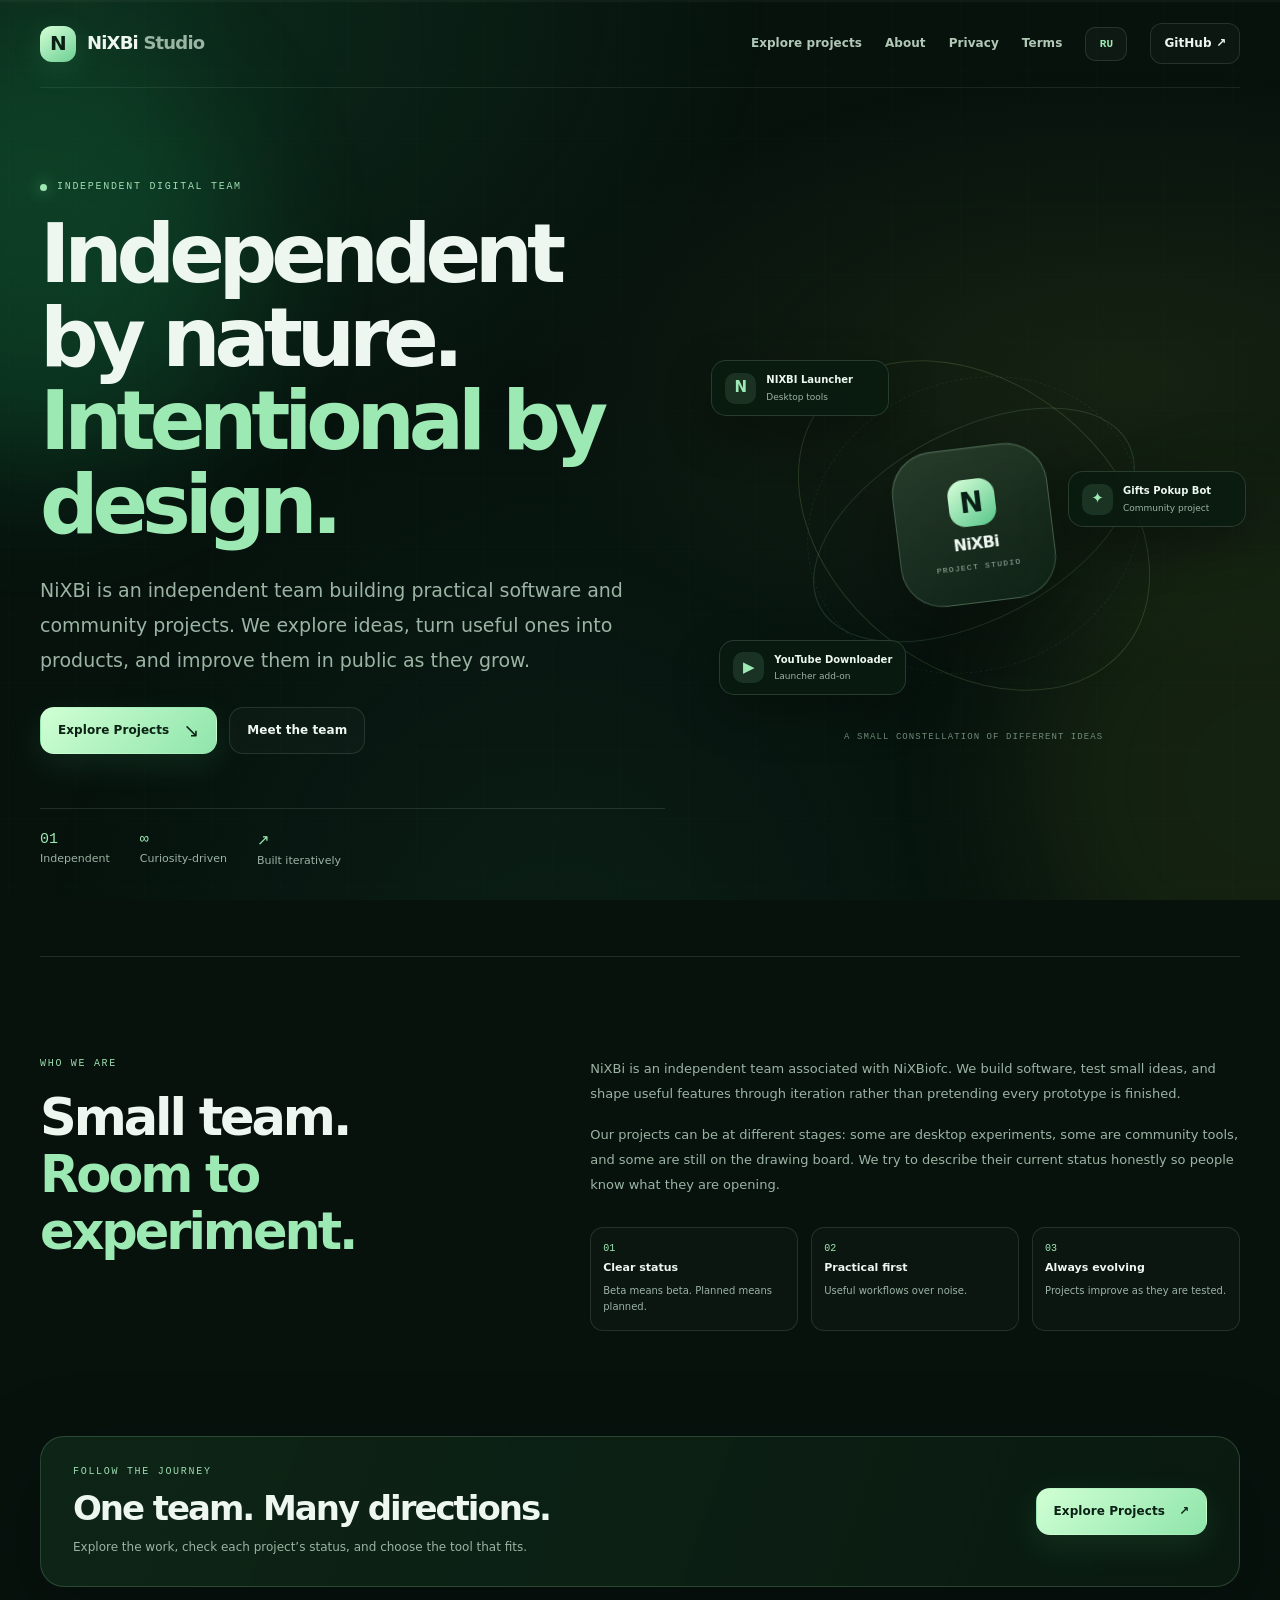
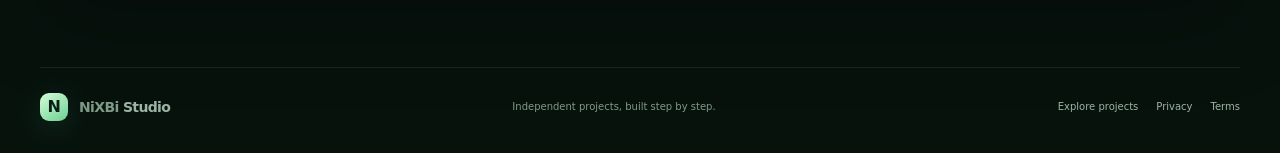
==== index.html @ 2653b8ec "Add files via upload" ====
<!doctype html>
<html lang="en">
<head>
  <meta charset="utf-8">
  <meta name="viewport" content="width=device-width, initial-scale=1">
  <meta name="theme-color" content="#07120d">
  <meta name="description" content="NiXBi is an independent team building desktop utilities, automation tools, and community projects.">
  <title>NiXBi — Independent Project Team</title>
  <link rel="stylesheet" href="styles.css">
</head>
<body data-title-key="title_home">
  <div class="site-scene" aria-hidden="true">
    <div class="scene-gradient" data-parallax="0.035"></div>
    <div class="scene-grid" data-parallax="-0.075"></div>
    <div class="scene-orb orb-one" data-parallax="-0.14"></div>
    <div class="scene-orb orb-two" data-parallax="0.09"></div>
    <div class="scene-orb orb-three" data-parallax="-0.055"></div>
  </div>
  <div class="scroll-progress" aria-hidden="true"><span></span></div>
  <header class="site-header wrap">
    <a class="brand" href="index.html" aria-label="NiXBi home"><span class="brand-mark">N</span><span>NiXBi <em>Studio</em></span></a>
    <nav aria-label="Main navigation">
      <a href="index.html#projects" data-open-projects data-i18n="nav_projects">Explore projects</a>
      <a href="index.html#about" data-i18n="nav_about">About</a>
      <a href="privacy.html" data-i18n="nav_privacy">Privacy</a>
      <a href="terms.html" data-i18n="nav_terms">Terms</a>
      <button class="language-toggle" type="button" data-lang-toggle aria-label="Switch language" title="Switch language">RU</button>
      <a class="nav-github" href="https://github.com/NiXBiofc" target="_blank" rel="noopener noreferrer">GitHub <span aria-hidden="true">↗</span></a>
    </nav>
  </header>
<main class="wrap home-page">
  <section class="home-hero">
    <div class="hero-copy-column">
      <p class="eyebrow"><span class="status-dot"></span><span data-i18n="home_kicker">INDEPENDENT DIGITAL TEAM</span></p>
      <h1 data-i18n-html="home_title">Independent by nature.<br><span>Intentional by design.</span></h1>
      <p class="hero-copy" data-i18n="home_intro">NiXBi is an independent team building practical software and community projects. We explore ideas, turn useful ones into products, and improve them in public as they grow.</p>
      <div class="hero-actions">
        <button class="button button-primary project-toggle" type="button" data-projects-toggle aria-expanded="false" aria-controls="project-explorer"><span data-projects-button-label data-i18n="explore_projects">Explore Projects</span><span class="button-arrow" aria-hidden="true">↘</span></button>
        <a class="button button-quiet" href="#about" data-i18n="meet_team">Meet the team</a>
      </div>
      <div class="hero-metrics">
        <div><span class="metric-number">01</span><span class="metric-caption" data-i18n="metric_independent">Independent</span></div>
        <div><span class="metric-number">∞</span><span class="metric-caption" data-i18n="metric_curiosity">Curiosity-driven</span></div>
        <div><span class="metric-number">↗</span><span class="metric-caption" data-i18n="metric_iterative">Built iteratively</span></div>
      </div>
    </div>
    <div class="hero-visual" aria-label="Abstract NiXBi project constellation">
      <div class="visual-orbit orbit-a"></div><div class="visual-orbit orbit-b"></div><div class="visual-orbit orbit-c"></div>
      <div class="visual-core"><span class="core-mark">N</span><span>NiXBi</span><small data-i18n="visual_core_caption">PROJECT STUDIO</small></div>
      <div class="orbit-chip chip-launcher"><span class="chip-symbol">N</span><span><b>NIXBI Launcher</b><small data-i18n="visual_desktop">Desktop tools</small></span></div>
      <div class="orbit-chip chip-bot"><span class="chip-symbol">✦</span><span><b>Gifts Pokup Bot</b><small data-i18n="visual_community">Community project</small></span></div>
      <div class="orbit-chip chip-media"><span class="chip-symbol">▶</span><span><b>YouTube Downloader</b><small data-i18n="visual_addon">Launcher add-on</small></span></div>
      <div class="visual-caption" data-i18n="visual_caption">A small constellation of different ideas</div>
    </div>
  </section>

  <section class="project-explorer" id="project-explorer" hidden>
    <div class="section-heading explorer-heading"><div><p class="eyebrow" data-i18n="projects_kicker">THE PROJECT MAP</p><h2 data-i18n="projects_title">Explore the work.</h2></div><p data-i18n="projects_intro">Choose a product to open its own page with features, status, and useful links.</p></div>
    <div class="project-grid">
      <a class="project-card project-launcher reveal" href="launcher.html">
        <div class="card-visual visual-launcher"><div class="mini-window"><span></span><span></span><span></span><div class="mini-radial">N</div><i class="mini-line line-one"></i><i class="mini-line line-two"></i></div></div>
        <div class="project-card-body"><div class="card-meta"><span class="category-tag" data-i18n="tag_desktop">DESKTOP APP</span><span class="status-pill status-progress" data-i18n="status_development">In development</span></div><h3>NIXBI Launcher</h3><p data-i18n="card_launcher">A customizable Windows hub for apps, scripts, quick actions, and extensions.</p><span class="card-link" data-i18n="view_product">View product <b>↗</b></span></div>
      </a>
      <a class="project-card project-radial reveal" href="radial-menu.html">
        <div class="card-visual visual-radial"><div class="radial-graphic"><i></i><i></i><i></i><i></i><i></i><b>N</b></div></div>
        <div class="project-card-body"><div class="card-meta"><span class="category-tag" data-i18n="tag_addon">LAUNCHER ADD-ON</span><span class="status-pill status-progress" data-i18n="status_development">In development</span></div><h3>Radial Menu</h3><p data-i18n="card_radial">A circular shortcut interface that opens branches and actions around a central trigger.</p><span class="card-link" data-i18n="view_product">View add-on <b>↗</b></span></div>
      </a>
      <a class="project-card project-gmail reveal" href="gmail-integration.html">
        <div class="card-visual visual-gmail"><div class="mail-stack"><span>INBOX <b>12</b></span><span>SOCIAL <b>4</b></span><span>UPDATES <b>7</b></span></div><div class="mail-glow"></div></div>
        <div class="project-card-body"><div class="card-meta"><span class="category-tag" data-i18n="tag_addon">LAUNCHER ADD-ON</span><span class="status-pill status-lab" data-i18n="status_oauth">OAuth integration</span></div><h3>Gmail Integration</h3><p data-i18n="card_gmail">Connect Google accounts and reach Gmail labels from the launcher. Permission-based and optional.</p><span class="card-link" data-i18n="view_product">View add-on <b>↗</b></span></div>
      </a>
      <a class="project-card project-youtube reveal" href="youtube-downloader.html">
        <div class="card-visual visual-youtube"><div class="video-window"><div class="video-scene"><span class="play-icon">▶</span></div><div class="download-bar"><i></i></div><div class="video-meta-lines"><i></i><i></i></div></div></div>
        <div class="project-card-body"><div class="card-meta"><span class="category-tag" data-i18n="tag_addon">LAUNCHER ADD-ON</span><span class="status-pill status-progress" data-i18n="status_development">In development</span></div><h3>YouTube Downloader</h3><p data-i18n="card_youtube">A launcher extension for saving videos with yt-dlp and FFmpeg where permitted.</p><span class="card-link" data-i18n="view_product">View add-on <b>↗</b></span></div>
      </a>
      <a class="project-card project-bot reveal" href="giftspokupbot.html">
        <div class="card-visual visual-bot"><div class="gift-box"><div class="gift-lid"></div><div class="gift-ribbon-v"></div><div class="gift-ribbon-h"></div><span>✦</span></div><div class="bot-spark spark-a">✦</div><div class="bot-spark spark-b">✧</div></div>
        <div class="project-card-body"><div class="card-meta"><span class="category-tag" data-i18n="tag_telegram">TELEGRAM BOT</span><span class="status-pill status-beta" data-i18n="status_beta">Beta v0.1</span></div><h3>Gifts Pokup Bot</h3><p data-i18n="card_bot">A manager-assisted Telegram workflow for coordinating digital-gift transactions during beta.</p><span class="card-link" data-i18n="view_product">View project <b>↗</b></span></div>
      </a>
      <article class="project-card project-future reveal">
        <div class="card-visual visual-future"><div class="future-sun"></div><div class="future-lines"></div><span class="future-mark">+</span></div>
        <div class="project-card-body"><div class="card-meta"><span class="category-tag" data-i18n="tag_future">FUTURE WORK</span><span class="status-pill status-lab" data-i18n="status_planned">Planned</span></div><h3 data-i18n="future_title">More ideas, later.</h3><p data-i18n="future_copy">A place for future products when their purpose and direction become clear.</p><span class="card-link muted-card-link" data-i18n="coming_soon">Coming soon <b>↗</b></span></div>
      </article>
    </div>
    <p class="explorer-note"><span class="note-icon">↳</span><span data-i18n="addon_note">Radial Menu, Gmail Integration, and YouTube Downloader are add-ons for NIXBI Launcher, not separate desktop apps.</span></p>
  </section>

  <section id="about" class="team-section">
    <div class="team-heading"><p class="eyebrow" data-i18n="about_kicker">WHO WE ARE</p><h2 data-i18n-html="about_title">Small team.<br><span>Room to experiment.</span></h2></div>
    <div class="team-copy"><p data-i18n="about_copy_one">NiXBi is an independent team associated with NiXBiofc. We build software, test small ideas, and shape useful features through iteration rather than pretending every prototype is finished.</p><p data-i18n="about_copy_two">Our projects can be at different stages: some are desktop experiments, some are community tools, and some are still on the drawing board. We try to describe their current status honestly so people know what they are opening.</p><div class="team-values"><div><span class="value-mark">01</span><b data-i18n="value_clarity">Clear status</b><small data-i18n="value_clarity_copy">Beta means beta. Planned means planned.</small></div><div><span class="value-mark">02</span><b data-i18n="value_practical">Practical first</b><small data-i18n="value_practical_copy">Useful workflows over noise.</small></div><div><span class="value-mark">03</span><b data-i18n="value_evolve">Always evolving</b><small data-i18n="value_evolve_copy">Projects improve as they are tested.</small></div></div></div>
  </section>
  <section class="closing-banner"><div><p class="eyebrow" data-i18n="closing_kicker">FOLLOW THE JOURNEY</p><h2 data-i18n="closing_title">One team. Many directions.</h2><p data-i18n="closing_copy">Explore the work, check each project’s status, and choose the tool that fits.</p></div><a class="button button-primary" href="index.html#projects" data-open-projects><span data-i18n="explore_projects">Explore Projects</span><span>↗</span></a></section>
</main>
<footer class="site-footer wrap">
  <a class="brand footer-brand" href="index.html"><span class="brand-mark">N</span><span>NiXBi <em>Studio</em></span></a>
  <span data-i18n="footer_line">Independent projects, built step by step.</span>
  <div class="footer-links"><a href="index.html#projects" data-open-projects data-i18n="nav_projects">Explore projects</a><a href="privacy.html" data-i18n="nav_privacy">Privacy</a><a href="terms.html" data-i18n="nav_terms">Terms</a></div>
</footer>
<script src="site.js" defer></script>
</body></html>
---- styles.css ----
:root{color-scheme:dark;--bg:#07120d;--panel:rgba(15,31,22,.84);--panel-strong:#0e2118;--panel-soft:rgba(191,244,207,.045);--line:rgba(196,235,206,.13);--line-strong:rgba(177,243,196,.25);--text:#edf7ef;--muted:#9cb4a4;--soft:#bfd3c4;--green:#9de9b4;--mint:#ceffca;--lime:#d9f4a2;--gold:#f0d9a4;--red:#f0b6a8;--radius:24px;--shadow:0 28px 90px rgba(0,0,0,.30);--mono:ui-monospace,SFMono-Regular,Consolas,'Liberation Mono',monospace;--font:Inter,ui-sans-serif,system-ui,-apple-system,BlinkMacSystemFont,'Segoe UI',sans-serif}
*{box-sizing:border-box}html{scroll-behavior:smooth;scroll-padding-top:100px}body{margin:0;min-height:100vh;background:var(--bg);color:var(--text);font:15px/1.72 var(--font);overflow-x:hidden}body,button,a{font-family:var(--font)}a,a:visited{color:inherit;text-decoration:none}a:focus-visible,button:focus-visible{outline:2px solid var(--green);outline-offset:4px}button{color:inherit}.wrap{width:min(1200px,calc(100% - 48px));margin-inline:auto}.site-scene{position:fixed;inset:0;z-index:0;overflow:hidden;pointer-events:none;background:var(--bg)}.scene-gradient,.scene-grid,.scene-orb{position:absolute;inset:-18%;will-change:transform}.scene-gradient{background:radial-gradient(ellipse at 18% 13%,rgba(32,134,81,.24),transparent 34%),radial-gradient(ellipse at 78% 44%,rgba(111,139,51,.14),transparent 32%),radial-gradient(ellipse at 45% 95%,rgba(29,109,75,.14),transparent 38%)}.scene-grid{inset:-30% -10%;opacity:.15;background-image:linear-gradient(rgba(183,224,193,.10) 1px,transparent 1px),linear-gradient(90deg,rgba(183,224,193,.10) 1px,transparent 1px);background-size:68px 68px;mask-image:linear-gradient(to bottom,transparent 0%,#000 18%,#000 80%,transparent 100%)}.scene-orb{inset:auto;border-radius:50%;filter:blur(70px);opacity:.19}.orb-one{width:430px;height:430px;left:-180px;top:5vh;background:#1dbd6b}.orb-two{width:520px;height:520px;right:-250px;top:58vh;background:#779d35;opacity:.12}.orb-three{width:360px;height:360px;left:38%;top:116vh;background:#2d9d75;opacity:.10}.site-header,.home-page,.detail-page,.legal-page,.site-footer{position:relative;z-index:1}.scroll-progress{position:fixed;z-index:20;top:0;left:0;right:0;height:2px;background:rgba(235,255,238,.035);pointer-events:none}.scroll-progress span{display:block;width:100%;height:100%;background:linear-gradient(90deg,#6acc8d,#d9f4a2);transform:scaleX(0);transform-origin:left center}.site-header{min-height:88px;display:flex;align-items:center;justify-content:space-between;gap:24px;border-bottom:1px solid rgba(209,242,219,.09)}.brand{display:inline-flex;align-items:center;gap:11px;font-weight:800;letter-spacing:-.045em;font-size:18px;white-space:nowrap}.brand em{font-style:normal;color:var(--muted);font-weight:600}.brand-mark{display:grid;place-items:center;width:36px;height:36px;border-radius:12px;background:linear-gradient(145deg,#d5ffd7,#6ccf93);color:#0b2015;font-weight:900;font-size:20px;box-shadow:0 8px 30px rgba(91,219,136,.14)}nav{display:flex;align-items:center;gap:23px;color:#b2c8b7;font-size:12px;font-weight:800;letter-spacing:.005em}nav a{transition:color .2s ease}nav a:hover{color:var(--mint)}.nav-github{padding:9px 13px;border:1px solid var(--line);border-radius:12px;color:var(--text)!important;background:rgba(245,255,247,.025)}.nav-github:hover{border-color:var(--line-strong);background:rgba(157,233,180,.07)}.language-toggle{appearance:none;border:1px solid var(--line);border-radius:10px;min-width:42px;height:34px;background:rgba(255,255,255,.03);color:var(--green);font:800 11px var(--mono);cursor:pointer;transition:background .2s,border-color .2s}.language-toggle:hover{background:rgba(157,233,180,.09);border-color:var(--line-strong)}
.eyebrow{display:flex;align-items:center;gap:10px;margin:0 0 18px;color:#9ddbb0;font:500 10px/1.4 var(--mono);letter-spacing:.17em;text-transform:uppercase}.status-dot{width:7px;height:7px;border-radius:50%;background:var(--green);box-shadow:0 0 15px rgba(142,237,167,.7)}.home-hero{padding:92px 0 85px;display:grid;grid-template-columns:minmax(0,1.08fr) minmax(370px,.92fr);align-items:center;gap:42px;min-height:600px}.hero-copy-column{max-width:720px}.home-hero h1,.product-hero h1,.legal-title{margin:0;font-size:clamp(46px,7vw,82px);line-height:1.02;letter-spacing:-.075em;font-weight:800}.home-hero h1 span,.product-hero h1 span,.legal-title span{color:var(--green)}.hero-copy{max-width:680px;margin:26px 0 0;color:var(--muted);font-size:clamp(16px,1.8vw,19px);line-height:1.85}.hero-actions{display:flex;gap:12px;flex-wrap:wrap;margin-top:29px}.button{min-height:47px;display:inline-flex;align-items:center;justify-content:center;gap:14px;padding:0 17px;border:1px solid transparent;border-radius:14px;font-size:12px;font-weight:800;letter-spacing:.005em;cursor:pointer;transition:transform .22s ease,background .22s ease,border-color .22s ease,box-shadow .22s ease}.button:hover:not(:disabled){transform:translateY(-2px)}a.button-primary,a.button-primary:visited{color:#0a2114!important}.button-primary{background:linear-gradient(135deg,#d0ffd3,#8fe5ab);color:#0a2114!important;box-shadow:0 11px 33px rgba(81,204,126,.12)}.button-primary:hover:not(:disabled){background:linear-gradient(135deg,#e6ffe6,#a5f3b8);box-shadow:0 14px 40px rgba(81,204,126,.2)}.button-quiet,.button-outline{border-color:var(--line);color:var(--text)!important;background:rgba(255,255,255,.025)}.button-quiet:hover:not(:disabled),.button-outline:hover:not(:disabled){border-color:var(--line-strong);background:rgba(157,233,180,.055)}.button-disabled,.button:disabled{cursor:not-allowed;opacity:.58;filter:saturate(.55)}.button-arrow{font-size:19px;font-weight:500}.hero-metrics{display:flex;gap:30px;flex-wrap:wrap;margin-top:54px;padding-top:22px;border-top:1px solid var(--line)}.hero-metrics>div{display:flex;flex-direction:column;gap:2px}.metric-number{font:500 15px var(--mono);color:var(--green)}.metric-caption{font-size:11px;color:var(--muted)}
.hero-visual{position:relative;min-height:420px;isolation:isolate;display:grid;place-items:center}.visual-orbit{position:absolute;border:1px solid rgba(170,236,188,.15);border-radius:50%;transform:rotate(-28deg)}.orbit-a{width:350px;height:190px}.orbit-b{width:390px;height:285px;transform:rotate(39deg);border-color:rgba(183,223,143,.17)}.orbit-c{width:290px;height:340px;transform:rotate(68deg);border-style:dashed;opacity:.55}.visual-core{width:156px;height:156px;position:relative;display:flex;flex-direction:column;align-items:center;justify-content:center;gap:4px;border:1px solid rgba(202,255,214,.23);border-radius:42px;background:linear-gradient(145deg,rgba(172,243,188,.15),rgba(15,41,27,.5));box-shadow:0 30px 90px rgba(0,0,0,.35),inset 0 1px rgba(255,255,255,.08);backdrop-filter:blur(14px);transform:rotate(-7deg)}.core-mark{display:grid;place-items:center;width:47px;height:47px;border-radius:16px;background:linear-gradient(145deg,#d9ffd9,#57c589);color:#092016;font-size:28px;font-weight:900}.visual-core>span:nth-child(2){font-weight:800;font-size:16px;letter-spacing:-.04em}.visual-core small{font:500 8px var(--mono);color:var(--muted);letter-spacing:.16em}.orbit-chip{position:absolute;z-index:2;display:flex;align-items:center;gap:10px;padding:10px 13px;border:1px solid rgba(196,235,206,.16);border-radius:15px;background:rgba(10,27,17,.87);box-shadow:0 17px 48px rgba(0,0,0,.3);backdrop-filter:blur(18px);min-width:178px}.orbit-chip b{display:block;font-size:10px;white-space:nowrap}.orbit-chip small{display:block;margin-top:1px;color:var(--muted);font-size:9px}.chip-symbol{display:grid;place-items:center;width:31px;height:31px;border-radius:10px;background:rgba(155,233,178,.12);color:var(--green);font-weight:900}.chip-launcher{top:45px;left:4px}.chip-bot{right:-6px;top:156px}.chip-media{bottom:40px;left:12px}.visual-caption{position:absolute;bottom:-7px;color:#718b79;font:500 9px var(--mono);letter-spacing:.12em;text-transform:uppercase}
.project-explorer{padding:45px 0 80px;border-top:1px solid var(--line);scroll-margin-top:22px;animation:explorerIn .45s ease both}.project-explorer[hidden]{display:none}@keyframes explorerIn{from{opacity:0;transform:translateY(18px)}to{opacity:1;transform:translateY(0)}}.section-heading{display:flex;align-items:end;justify-content:space-between;gap:28px;margin-bottom:28px}.section-heading h2,.team-heading h2,.closing-banner h2{margin:0;font-size:clamp(31px,4vw,46px);line-height:1.12;letter-spacing:-.06em}.section-heading>p{max-width:420px;margin:0;color:var(--muted);font-size:13px}.section-heading .eyebrow{margin-bottom:10px}.project-grid{display:grid;grid-template-columns:repeat(3,minmax(0,1fr));gap:17px}.project-card{display:flex;flex-direction:column;min-width:0;border:1px solid var(--line);border-radius:22px;overflow:hidden;background:linear-gradient(145deg,rgba(19,40,27,.82),rgba(7,21,13,.88));box-shadow:0 18px 52px rgba(0,0,0,.13);transition:transform .25s ease,border-color .25s ease,box-shadow .25s ease}.project-card[href]:hover{transform:translateY(-5px);border-color:rgba(157,233,180,.35);box-shadow:0 22px 60px rgba(0,0,0,.26)}.card-visual{height:158px;position:relative;overflow:hidden;border-bottom:1px solid rgba(196,235,206,.085);background:radial-gradient(ellipse at 50% 120%,rgba(61,152,96,.17),transparent 70%)}.project-card-body{padding:20px;display:flex;flex-direction:column;flex:1}.card-meta{display:flex;align-items:center;justify-content:space-between;gap:8px;flex-wrap:wrap}.category-tag{display:inline-flex;align-items:center;padding:5px 8px;border-radius:7px;background:rgba(151,229,173,.07);border:1px solid rgba(151,229,173,.12);color:#a8ddb4;font:500 8px/1.3 var(--mono);letter-spacing:.09em}.status-pill{display:inline-flex;align-items:center;gap:6px;padding:5px 8px;border:1px solid var(--line);border-radius:999px;color:var(--muted);font:500 9px/1.2 var(--mono)}.status-pill::before{content:'';width:5px;height:5px;background:#9ed9ae;border-radius:50%}.status-beta{border-color:rgba(240,217,164,.22);color:#ead8a8}.status-beta::before{background:var(--gold)}.status-lab{border-color:rgba(167,191,173,.2)}.status-lab::before{background:#a7bfae}.project-card h3{margin:17px 0 8px;font-size:20px;line-height:1.2;letter-spacing:-.045em}.project-card p{margin:0 0 22px;color:var(--muted);font-size:12px;line-height:1.85}a.card-link,a.card-link:visited{color:var(--green)}.card-link{display:inline-flex;align-items:center;gap:10px;color:var(--green);font-size:11px;font-weight:800;margin-top:auto;padding-top:4px}.card-link b{font-size:17px;transition:transform .2s}.project-card[href]:hover .card-link b,.addon-card:hover .card-link b{transform:translate(3px,-2px)}.muted-card-link{color:#8fa99a}.explorer-note{display:flex;gap:10px;align-items:flex-start;margin:22px 0 0;padding:13px 15px;border:1px solid rgba(196,235,206,.085);border-radius:12px;color:var(--muted);font-size:11px}.note-icon{font:500 15px var(--mono);color:var(--green)}
/* artwork inside project cards */
.mini-window{position:absolute;left:24%;top:19px;width:52%;height:123px;border:1px solid rgba(176,240,193,.2);border-radius:13px;background:rgba(7,21,13,.8);box-shadow:0 15px 30px rgba(0,0,0,.22);transform:rotate(-3deg);padding:11px}.mini-window>span{display:inline-block;width:5px;height:5px;border-radius:50%;background:#74bd8c;margin-right:4px}.mini-radial{position:absolute;left:50%;top:52%;display:grid;place-items:center;transform:translate(-50%,-50%);width:37px;height:37px;border-radius:50%;border:1px solid rgba(160,239,183,.45);background:#163a25;color:var(--mint);font-size:17px;font-weight:800;box-shadow:0 0 30px rgba(94,203,130,.22)}.mini-line{position:absolute;width:43px;height:1px;background:rgba(155,235,177,.6);left:50%;top:52%;transform-origin:left center}.line-one{transform:rotate(35deg)}.line-two{transform:rotate(145deg)}.radial-graphic{width:112px;height:112px;position:absolute;left:50%;top:50%;transform:translate(-50%,-50%);border-radius:50%;border:1px dashed rgba(156,231,174,.32);box-shadow:0 0 50px rgba(71,184,111,.09)}.radial-graphic::before{content:'';position:absolute;inset:20px;border:1px solid rgba(156,231,174,.22);border-radius:50%}.radial-graphic b{position:absolute;left:50%;top:50%;transform:translate(-50%,-50%);width:36px;height:36px;display:grid;place-items:center;border:1px solid rgba(174,247,189,.3);background:rgba(29,77,45,.9);border-radius:50%;color:var(--mint)}.radial-graphic i{position:absolute;width:20px;height:20px;border-radius:7px;border:1px solid rgba(171,244,190,.5);background:rgba(26,74,43,.96)}.radial-graphic i:nth-child(1){top:-9px;left:45px}.radial-graphic i:nth-child(2){right:-7px;top:36px}.radial-graphic i:nth-child(3){bottom:-8px;left:45px}.radial-graphic i:nth-child(4){left:-8px;top:36px}.radial-graphic i:nth-child(5){left:8px;top:8px;width:14px;height:14px}.mail-stack{position:absolute;left:50%;top:50%;transform:translate(-50%,-50%) rotate(-4deg);width:min(72%,245px);display:grid;gap:8px}.mail-stack span{display:flex;align-items:center;justify-content:space-between;padding:9px 11px;border-radius:9px;border:1px solid rgba(196,235,206,.14);background:rgba(7,24,15,.82);color:#bfd3c4;font:500 9px var(--mono);letter-spacing:.08em}.mail-stack b{font-size:9px;color:var(--green)}.mail-glow{position:absolute;inset:auto 10% -45px;height:100px;border-radius:50%;background:rgba(47,172,104,.13);filter:blur(24px)}.video-window{position:absolute;left:25%;top:14px;width:50%;padding:8px;border:1px solid rgba(196,235,206,.15);border-radius:12px;background:rgba(8,21,14,.92);box-shadow:0 18px 35px rgba(0,0,0,.22);transform:rotate(2deg)}.video-scene{height:82px;display:grid;place-items:center;border-radius:7px;background:linear-gradient(150deg,#244c32,#0d2417 70%);position:relative;overflow:hidden}.video-scene::before{content:'';position:absolute;width:130%;height:70px;left:-15%;bottom:-41px;background:linear-gradient(145deg,#4d7c4a,#183e29);border-radius:50%}.play-icon{position:relative;z-index:1;display:grid;place-items:center;width:32px;height:32px;border-radius:50%;padding-left:2px;background:rgba(220,255,224,.88);color:#153421;font-size:11px}.download-bar{height:4px;margin:9px 1px 8px;background:rgba(200,232,206,.1);border-radius:6px;overflow:hidden}.download-bar i{display:block;width:62%;height:100%;background:linear-gradient(90deg,#65ca88,#d8f2a1);border-radius:6px}.video-meta-lines{display:flex;flex-direction:column;gap:4px}.video-meta-lines i{height:4px;border-radius:4px;background:rgba(200,232,206,.12);width:72%}.video-meta-lines i+ i{width:40%}.gift-box{position:absolute;left:50%;top:54%;transform:translate(-50%,-50%) rotate(-5deg);width:84px;height:65px;border:1px solid rgba(214,249,186,.52);border-radius:9px;background:linear-gradient(145deg,rgba(109,176,95,.44),rgba(26,73,44,.7));box-shadow:0 17px 44px rgba(0,0,0,.25),0 0 37px rgba(110,191,112,.12)}.gift-lid{position:absolute;left:-6px;right:-6px;top:-12px;height:20px;border:1px solid rgba(214,249,186,.52);border-radius:6px;background:rgba(125,187,105,.5)}.gift-ribbon-v{position:absolute;top:-12px;bottom:0;left:34px;width:14px;border-inline:1px solid rgba(240,241,185,.65);background:rgba(212,234,152,.45)}.gift-ribbon-h{position:absolute;top:20px;left:0;right:0;height:12px;border-block:1px solid rgba(240,241,185,.65);background:rgba(212,234,152,.4)}.gift-box>span{position:absolute;top:-28px;left:32px;color:#e0f2ad;font-size:22px}.bot-spark{position:absolute;color:#b6edaa}.spark-a{top:28px;left:30%;font-size:21px}.spark-b{bottom:26px;right:27%;font-size:25px}.future-sun{position:absolute;width:126px;height:126px;border-radius:50%;left:50%;top:50%;transform:translate(-50%,-50%);background:radial-gradient(circle at 40% 35%,rgba(222,247,176,.36),rgba(62,134,81,.06) 65%,transparent 68%);border:1px solid rgba(185,226,172,.13)}.future-lines{position:absolute;left:15%;right:15%;bottom:20px;height:45px;border-top:1px solid rgba(181,231,185,.25);border-radius:50%;transform:rotate(-9deg);box-shadow:0 -12px rgba(181,231,185,.035),0 -24px rgba(181,231,185,.03)}.future-mark{position:absolute;left:50%;top:50%;transform:translate(-50%,-50%);color:var(--green);font:300 47px var(--font)}
.team-section{padding:100px 0 95px;border-top:1px solid var(--line);display:grid;grid-template-columns:.85fr 1.15fr;gap:70px}.team-heading h2{font-size:clamp(34px,4.3vw,51px)}.team-heading h2 span{color:var(--green)}.team-copy>p{margin:0 0 17px;color:var(--muted);font-size:13px;line-height:1.9}.team-values{display:grid;grid-template-columns:repeat(3,minmax(0,1fr));gap:13px;margin-top:30px}.team-values>div{display:flex;flex-direction:column;gap:5px;padding:15px 12px;border:1px solid var(--line);border-radius:13px;background:rgba(255,255,255,.018)}.value-mark{font:500 10px var(--mono);color:var(--green)}.team-values b{font-size:11px}.team-values small{color:var(--muted);font-size:10px;line-height:1.6}.closing-banner{position:relative;z-index:1;display:flex;align-items:center;justify-content:space-between;gap:28px;margin:10px 0 80px;padding:28px 32px;border:1px solid rgba(164,231,179,.2);border-radius:24px;background:linear-gradient(110deg,rgba(28,77,43,.32),rgba(12,31,19,.65));box-shadow:var(--shadow)}.closing-banner h2{font-size:clamp(25px,3vw,34px)}.closing-banner p:not(.eyebrow){max-width:600px;color:var(--muted);font-size:12px;margin:10px 0 0}.closing-banner .eyebrow{margin-bottom:10px}
/* project detail pages */
.detail-page{padding-top:24px}.back-link{display:inline-flex;align-items:center;gap:8px;color:#b5cdbb!important;font-size:11px;font-weight:800;transition:color .2s}.back-link:hover{color:var(--green)!important}.product-hero{display:grid;grid-template-columns:minmax(0,1.06fr) minmax(350px,.94fr);gap:44px;align-items:center;padding:55px 0 80px}.product-hero h1{font-size:clamp(46px,6.3vw,74px)}.product-lead{max-width:650px;font-size:17px;line-height:1.82;color:var(--muted);margin:25px 0 0}.hero-footnote{margin-top:17px;color:#718d7c;font-size:10px;line-height:1.7}.product-showcase{min-height:350px;position:relative;display:flex;flex-direction:column;justify-content:center;border-radius:26px;border:1px solid rgba(190,236,200,.16);background:radial-gradient(ellipse at 50% 100%,rgba(56,141,83,.13),transparent 70%),rgba(10,27,17,.69);box-shadow:0 28px 90px rgba(0,0,0,.25),inset 0 1px rgba(255,255,255,.03);overflow:hidden;backdrop-filter:blur(16px)}.product-showcase::after{content:'';position:absolute;inset:0;pointer-events:none;background:linear-gradient(120deg,rgba(255,255,255,.025),transparent 40%,rgba(151,231,165,.02))}.showcase-top,.showcase-bottom{height:39px;display:flex;align-items:center;justify-content:space-between;padding:0 17px;border-bottom:1px solid rgba(196,235,206,.08);color:#91ad9a;font:500 8px var(--mono);letter-spacing:.09em}.showcase-bottom{border:0;border-top:1px solid rgba(196,235,206,.08)}.window-dots{display:flex;gap:5px}.window-dots i,.yt-titlebar i{width:5px;height:5px;background:#6eae7d;border-radius:50%}.showcase-layout{display:grid;grid-template-columns:48px 1fr;flex:1;padding:17px;gap:16px}.showcase-rail{display:flex;flex-direction:column;align-items:center;gap:11px}.showcase-rail>span{display:grid;place-items:center;width:29px;height:29px;border:1px solid transparent;border-radius:9px;color:#86a590;font-size:12px}.showcase-rail .rail-active{background:rgba(153,237,171,.13);border-color:rgba(153,237,171,.22);color:var(--mint)}.showcase-content{min-width:0}.showcase-welcome{display:flex;flex-direction:column;gap:5px;padding:1px 0 17px}.showcase-welcome small{color:#83a28e;font:500 8px var(--mono);letter-spacing:.14em}.showcase-welcome b{font-size:15px;letter-spacing:-.04em}.showcase-shortcuts{display:grid;grid-template-columns:repeat(3,minmax(0,1fr));gap:7px;margin-bottom:15px}.showcase-shortcuts>div{display:flex;flex-direction:column;gap:4px;padding:10px 8px;border:1px solid rgba(196,235,206,.1);border-radius:10px;background:rgba(255,255,255,.025)}.showcase-shortcuts>div>span{color:var(--green);font-size:15px}.showcase-shortcuts b{font-size:9px}.showcase-shortcuts small{color:var(--muted);font-size:7px;white-space:nowrap}.showcase-row{display:flex;align-items:center;gap:9px;padding:8px;margin-bottom:6px;border:1px solid rgba(196,235,206,.095);border-radius:10px;background:rgba(255,255,255,.018)}.row-icon{display:grid;place-items:center;width:26px;height:26px;background:rgba(145,225,164,.1);border-radius:8px;color:var(--green);font-weight:800}.row-icon-mail{color:#d5e4cf}.showcase-row>span:nth-child(2){min-width:0;flex:1}.showcase-row b{display:block;font-size:9px}.showcase-row small{display:block;font-size:7px;color:var(--muted)}.showcase-row>i{color:var(--green);font-style:normal}.detail-section{padding:50px 0 72px;border-top:1px solid var(--line)}.feature-grid,.steps-grid{display:grid;grid-template-columns:repeat(3,minmax(0,1fr));gap:15px}.feature-card,.detail-card{padding:23px;border:1px solid var(--line);border-radius:19px;background:linear-gradient(150deg,rgba(17,39,25,.75),rgba(7,22,14,.66));min-width:0}.feature-icon{display:grid;place-items:center;width:38px;height:38px;border-radius:12px;background:rgba(153,237,171,.09);border:1px solid rgba(153,237,171,.13);color:var(--green);font-size:18px}.feature-index{display:block;margin-top:20px;color:#81a98e;font:500 8px var(--mono);letter-spacing:.12em}.feature-card h3,.detail-card h3{font-size:17px;letter-spacing:-.04em;margin:9px 0 8px;line-height:1.35}.feature-card p,.detail-card p{margin:0;color:var(--muted);font-size:12px;line-height:1.9}.addon-section{border-top:1px solid var(--line)}.addon-grid{display:grid;grid-template-columns:repeat(3,minmax(0,1fr));gap:16px}.addon-card{display:flex;flex-direction:column;overflow:hidden;border:1px solid var(--line);border-radius:19px;background:rgba(12,29,18,.73);transition:transform .25s,border-color .25s,box-shadow .25s}.addon-card:hover{transform:translateY(-4px);border-color:var(--line-strong);box-shadow:0 22px 60px rgba(0,0,0,.2)}.addon-art{height:145px;position:relative;border-bottom:1px solid rgba(196,235,206,.08);background:radial-gradient(ellipse at 50% 110%,rgba(64,164,101,.17),transparent 70%);overflow:hidden}.addon-card-copy{display:flex;flex-direction:column;flex:1;padding:19px}.addon-card h3{margin:12px 0 7px;font-size:18px;letter-spacing:-.04em}.addon-card p{margin:0 0 20px;color:var(--muted);font-size:12px;line-height:1.85}.art-radial .radial-graphic{width:102px;height:102px}.art-gmail .mail-stack{width:68%;gap:6px}.art-gmail .mail-stack span{padding:6px 9px}.art-youtube .video-window{top:10px;width:47%;left:26%;}.callout-panel{display:grid;grid-template-columns:44px 1fr;gap:18px;margin:0 0 55px;padding:27px;border:1px solid rgba(157,233,180,.19);border-radius:20px;background:linear-gradient(120deg,rgba(31,76,43,.25),rgba(9,28,16,.57))}.callout-mark{display:grid;place-items:center;width:34px;height:34px;border-radius:11px;background:rgba(158,234,177,.1);border:1px solid rgba(158,234,177,.16);color:var(--green);font:600 16px var(--mono)}.callout-panel h2{font-size:19px;margin:0 0 8px;letter-spacing:-.04em}.callout-panel p{max-width:870px;color:var(--muted);font-size:12px;margin:0 0 10px;line-height:1.9}.callout-warning{border-color:rgba(240,217,164,.2);background:linear-gradient(120deg,rgba(100,75,30,.13),rgba(9,28,16,.6))}.callout-warning .callout-mark{color:var(--gold);background:rgba(240,217,164,.08);border-color:rgba(240,217,164,.15)}a.inline-link,a.inline-link:visited{color:var(--green)!important}.inline-link{display:inline-flex;align-items:center;gap:8px;padding:2px 0;color:var(--green)!important;font-size:11px;font-weight:800;border-bottom:1px solid rgba(157,233,180,.22)}.inline-link:hover{color:var(--mint)!important;border-color:var(--mint)}.quote-panel{position:relative;margin:0 0 70px;padding:35px 38px 33px;border:1px solid rgba(157,233,180,.18);border-radius:22px;background:radial-gradient(ellipse at 5% 0%,rgba(62,152,85,.18),transparent 60%),rgba(10,27,17,.68)}.quote-mark{display:block;color:var(--green);font-size:46px;line-height:.8}.quote-panel blockquote{max-width:800px;margin:15px 0;font-size:clamp(22px,3vw,31px);line-height:1.4;letter-spacing:-.04em;font-weight:700}.quote-caption{font:500 8px var(--mono);letter-spacing:.15em;color:var(--muted)}.hero-status{display:flex;align-items:center;gap:12px;flex-wrap:wrap;margin-top:18px;color:var(--muted);font-size:11px}
/* radial product artwork */
.radial-showcase{background:radial-gradient(ellipse at 50% 50%,rgba(42,118,66,.22),transparent 65%),rgba(10,27,17,.72)}.radial-demo{position:relative;min-height:350px;display:grid;place-items:center}.demo-orbit{position:absolute;border:1px solid rgba(164,236,180,.19);border-radius:50%}.demo-orbit-one{width:244px;height:244px}.demo-orbit-two{width:294px;height:294px;border-style:dashed;opacity:.55}.demo-center{position:absolute;z-index:3;display:grid;place-items:center;width:67px;height:67px;border-radius:50%;background:linear-gradient(145deg,#baf6c4,#448f60);color:#0a2014;font-size:27px;font-weight:900;box-shadow:0 0 50px rgba(107,232,143,.18)}.demo-node{position:absolute;z-index:4;display:grid;place-items:center;width:45px;height:45px;border:1px solid rgba(176,243,190,.29);border-radius:15px;background:rgba(15,49,28,.96);color:var(--mint);box-shadow:0 8px 23px rgba(0,0,0,.25);font-size:17px}.node-one{top:53px;left:calc(50% - 22px)}.node-two{right:58px;top:calc(50% - 22px)}.node-three{bottom:53px;left:calc(50% - 22px)}.node-four{left:58px;top:calc(50% - 22px)}.node-five{top:83px;right:89px;width:33px;height:33px;border-radius:11px}.demo-card{position:absolute;z-index:5;display:flex;flex-direction:column;gap:3px;padding:10px 12px;border:1px solid rgba(180,238,192,.19);border-radius:10px;background:rgba(7,24,14,.94);box-shadow:0 14px 35px rgba(0,0,0,.28)}.demo-card b{font-size:9px}.demo-card span{font-size:7px;color:var(--muted)}.demo-card-one{top:80px;left:13px}.demo-card-two{right:10px;bottom:67px}
/* Gmail showcase */
.gmail-showcase{padding:20px}.gmail-top{display:flex;align-items:center;gap:10px;padding:7px 0 18px;border-bottom:1px solid rgba(196,235,206,.1)}.gmail-logo{display:grid;place-items:center;width:36px;height:30px;border-radius:9px;background:rgba(230,190,169,.12);color:#ecc5b5;font-weight:900}.gmail-top>span:nth-child(2){flex:1}.gmail-top b{display:block;font-size:12px}.gmail-top small{display:block;font-size:8px;color:var(--muted)}.connected-dot{width:7px;height:7px;border-radius:50%;background:#8fe5a8;box-shadow:0 0 12px #8fe5a8}.gmail-row{display:flex;align-items:center;gap:12px;padding:15px 12px;margin-top:8px;border:1px solid rgba(196,235,206,.075);border-radius:11px;background:rgba(255,255,255,.018);font-size:11px}.gmail-row>span{width:17px;color:var(--green)}.gmail-row b{flex:1}.gmail-row small{color:var(--muted);font:500 9px var(--mono)}.gmail-row i{font-style:normal;color:#9fc9aa}.gmail-foot{display:flex;align-items:center;gap:8px;margin-top:14px;color:var(--muted);font-size:8px}.tiny-shield{color:var(--green);font-size:12px}
/* video showcase */
.youtube-showcase{padding:20px}.yt-titlebar{display:flex;align-items:center;gap:5px;height:26px;color:var(--muted)}.yt-titlebar span{display:flex;gap:4px;flex:1}.yt-titlebar small{font:500 8px var(--mono);letter-spacing:.1em}.yt-titlebar b{font:500 9px var(--mono);color:var(--green)}.yt-preview{padding:12px;border:1px solid rgba(196,235,206,.12);border-radius:15px;background:rgba(3,16,9,.48)}.yt-landscape{position:relative;display:grid;place-items:center;height:170px;overflow:hidden;border-radius:10px;background:linear-gradient(160deg,#264a35,#193625 65%,#101d16)}.land-sun{position:absolute;right:23%;top:20%;width:44px;height:44px;border-radius:50%;background:rgba(218,241,165,.65);filter:blur(.5px)}.land-hill{position:absolute;bottom:-60px;width:140%;height:140px;border-radius:50%}.hill-one{left:-10%;background:linear-gradient(120deg,#527a50,#244d32)}.hill-two{right:-25%;bottom:-75px;background:linear-gradient(130deg,#315b3b,#0c2617)}.yt-file-info{display:flex;align-items:center;gap:10px;margin:13px 1px}.yt-file-icon{display:grid;place-items:center;width:32px;height:32px;border-radius:10px;background:rgba(157,233,180,.09);color:var(--green);font-size:18px}.yt-file-info>span:nth-child(2){flex:1}.yt-file-info b{display:block;font-size:10px}.yt-file-info small{display:block;color:var(--muted);font-size:8px}.file-format{padding:4px 6px;border:1px solid var(--line);border-radius:6px;color:var(--muted);font:500 8px var(--mono)}.yt-progress{height:4px;border-radius:4px;background:rgba(196,235,206,.1);overflow:hidden}.yt-progress span{display:block;width:45%;height:100%;background:linear-gradient(90deg,#68ca8b,#d3f59c);border-radius:4px}.yt-bottom{display:flex;justify-content:space-between;gap:10px;margin-top:15px;color:var(--muted);font-size:8px}.yt-bottom b{color:var(--green);font:500 8px var(--mono)}
/* bot showcase */
.bot-showcase{padding:20px;gap:13px}.bot-interface-top{display:flex;align-items:center;gap:10px;padding-bottom:12px;border-bottom:1px solid rgba(196,235,206,.1)}.bot-avatar{display:grid;place-items:center;width:36px;height:36px;border:1px solid rgba(177,242,190,.2);border-radius:12px;background:rgba(155,233,175,.09);color:var(--green);font-size:19px}.bot-interface-top>span:nth-child(2){flex:1}.bot-interface-top b{display:block;font-size:11px}.bot-interface-top small{display:block;color:var(--muted);font-size:8px}.telegram-badge{font:500 9px var(--mono);color:#a4d7e7;border:1px solid rgba(164,215,231,.16);padding:5px 7px;border-radius:6px}.bot-message{padding:16px;border:1px solid rgba(196,235,206,.1);border-radius:14px;background:rgba(7,24,14,.68)}.bot-message small{display:block;color:var(--green);font:500 8px var(--mono);letter-spacing:.16em}.bot-message b{display:block;margin-top:7px;font-size:14px}.bot-message p{margin:6px 0 0;color:var(--muted);font-size:9px;line-height:1.7}.bot-option{display:flex;align-items:center;gap:11px;padding:12px;border:1px solid rgba(196,235,206,.095);border-radius:11px;background:rgba(255,255,255,.018)}.bot-option>span{font:500 9px var(--mono);color:var(--green)}.bot-option>div{flex:1}.bot-option b{display:block;font-size:9px}.bot-option small{display:block;margin-top:2px;color:var(--muted);font-size:8px}.bot-option i{font-style:normal;color:var(--green)}.bot-showcase-foot{padding-top:7px;text-align:center;font:500 8px var(--mono);letter-spacing:.06em;color:var(--muted)}
/* legal pages */
.legal-page{max-width:920px;padding:27px 0 90px}.legal-page .eyebrow{margin-top:37px}.legal-title{font-size:clamp(42px,6vw,68px);margin-bottom:15px}.legal-updated{color:#829c8b;font:500 9px var(--mono);letter-spacing:.03em;margin:0 0 42px}.legal-section{padding:23px 0;border-top:1px solid var(--line)}.legal-section h2{margin:0 0 10px;font-size:18px;letter-spacing:-.035em}.legal-section p{margin:0 0 14px;color:var(--muted);font-size:12px;line-height:2}.legal-section p:last-child{margin-bottom:0}.legal-section code{color:#c7f3c9;background:rgba(160,230,174,.08);padding:2px 5px;border-radius:5px;font:500 10px var(--mono)}.site-footer{display:flex;align-items:center;justify-content:space-between;gap:25px;padding:25px 0 32px;border-top:1px solid rgba(208,242,216,.09);color:#7e9a87;font-size:10px}.footer-brand{font-size:14px}.footer-brand .brand-mark{width:28px;height:28px;border-radius:9px;font-size:16px}.footer-links{display:flex;gap:18px}.footer-links a{color:var(--muted);transition:color .2s}.footer-links a:hover{color:var(--green)}
.motion-ready .reveal{opacity:0;transform:translateY(15px);transition:opacity .55s ease,transform .55s cubic-bezier(.2,.75,.25,1)}.motion-ready .reveal.is-visible{opacity:1;transform:translateY(0)}.motion-ready .reveal:nth-child(3n + 2){transition-delay:.06s}.motion-ready .reveal:nth-child(3n){transition-delay:.12s}
@media(max-width:1000px){.home-hero{grid-template-columns:1fr;gap:5px;padding-top:72px}.hero-copy-column{max-width:780px}.hero-visual{min-height:365px;margin-top:10px}.project-grid{grid-template-columns:repeat(2,minmax(0,1fr))}.product-hero{grid-template-columns:1fr;gap:35px;padding-top:38px}.product-showcase{max-width:630px;width:100%;margin-inline:auto}.team-section{gap:36px}.addon-grid{grid-template-columns:repeat(2,minmax(0,1fr))}.addon-card:last-child{grid-column:span 2}.addon-card:last-child .addon-art{height:130px}}
@media(max-width:700px){.wrap{width:min(100% - 30px,560px)}.site-header{min-height:75px;flex-wrap:wrap;padding:13px 0;gap:13px}.brand{font-size:16px}.brand-mark{width:32px;height:32px}.site-header nav{width:100%;justify-content:space-between;gap:10px;flex-wrap:wrap;font-size:10px}.nav-github{padding:7px 8px}.home-hero{padding:55px 0 62px;min-height:auto}.home-hero h1,.product-hero h1{font-size:clamp(42px,11vw,65px)}.hero-copy{font-size:15px;margin-top:20px}.hero-metrics{gap:19px;margin-top:37px}.hero-visual{min-height:315px;transform:scale(.88);margin:-3px -22px -10px}.orbit-chip{min-width:153px;padding:8px}.orbit-chip b{font-size:9px}.orbit-chip small{font-size:8px}.chip-launcher{left:2px;top:22px}.chip-bot{right:0;top:131px}.chip-media{left:0;bottom:16px}.visual-caption{font-size:8px;white-space:nowrap}.section-heading{display:block}.section-heading>p{margin-top:12px}.project-grid,.feature-grid,.steps-grid,.addon-grid{grid-template-columns:1fr}.project-card{max-width:520px;width:100%;margin-inline:auto}.card-visual{height:160px}.team-section{grid-template-columns:1fr;gap:25px;padding:68px 0}.team-values{grid-template-columns:1fr;gap:8px}.team-values>div{display:grid;grid-template-columns:32px 1fr;align-items:center}.team-values small{grid-column:2}.closing-banner{align-items:flex-start;flex-direction:column;padding:24px;margin-bottom:55px}.closing-banner .button{width:100%}.project-explorer{padding:33px 0 55px}.product-hero{padding:36px 0 55px}.product-lead{font-size:15px;margin-top:20px}.product-showcase{min-height:300px}.showcase-layout{padding:13px;gap:10px}.showcase-shortcuts small{white-space:normal}.addon-card:last-child{grid-column:auto}.addon-card:last-child .addon-art{height:145px}.detail-section{padding:38px 0 52px}.feature-card,.detail-card{padding:20px}.callout-panel{grid-template-columns:34px 1fr;padding:19px;gap:12px}.quote-panel{padding:27px 24px}.demo-card-one{left:5px;top:60px}.demo-card-two{right:5px;bottom:53px}.node-two{right:28px}.node-four{left:28px}.yt-landscape{height:145px}.site-footer{flex-wrap:wrap;gap:14px;padding:23px 0}.site-footer>span{order:3;width:100%}.footer-links{margin-left:auto}.legal-page{padding-bottom:55px}.legal-page .eyebrow{margin-top:30px}}
@media(prefers-reduced-motion:reduce){*,*::before,*::after{scroll-behavior:auto!important;animation-duration:.01ms!important;animation-iteration-count:1!important;transition-duration:.01ms!important}.scene-orb,.scene-grid,.scene-gradient{transform:none!important}.motion-ready .reveal{opacity:1!important;transform:none!important}}
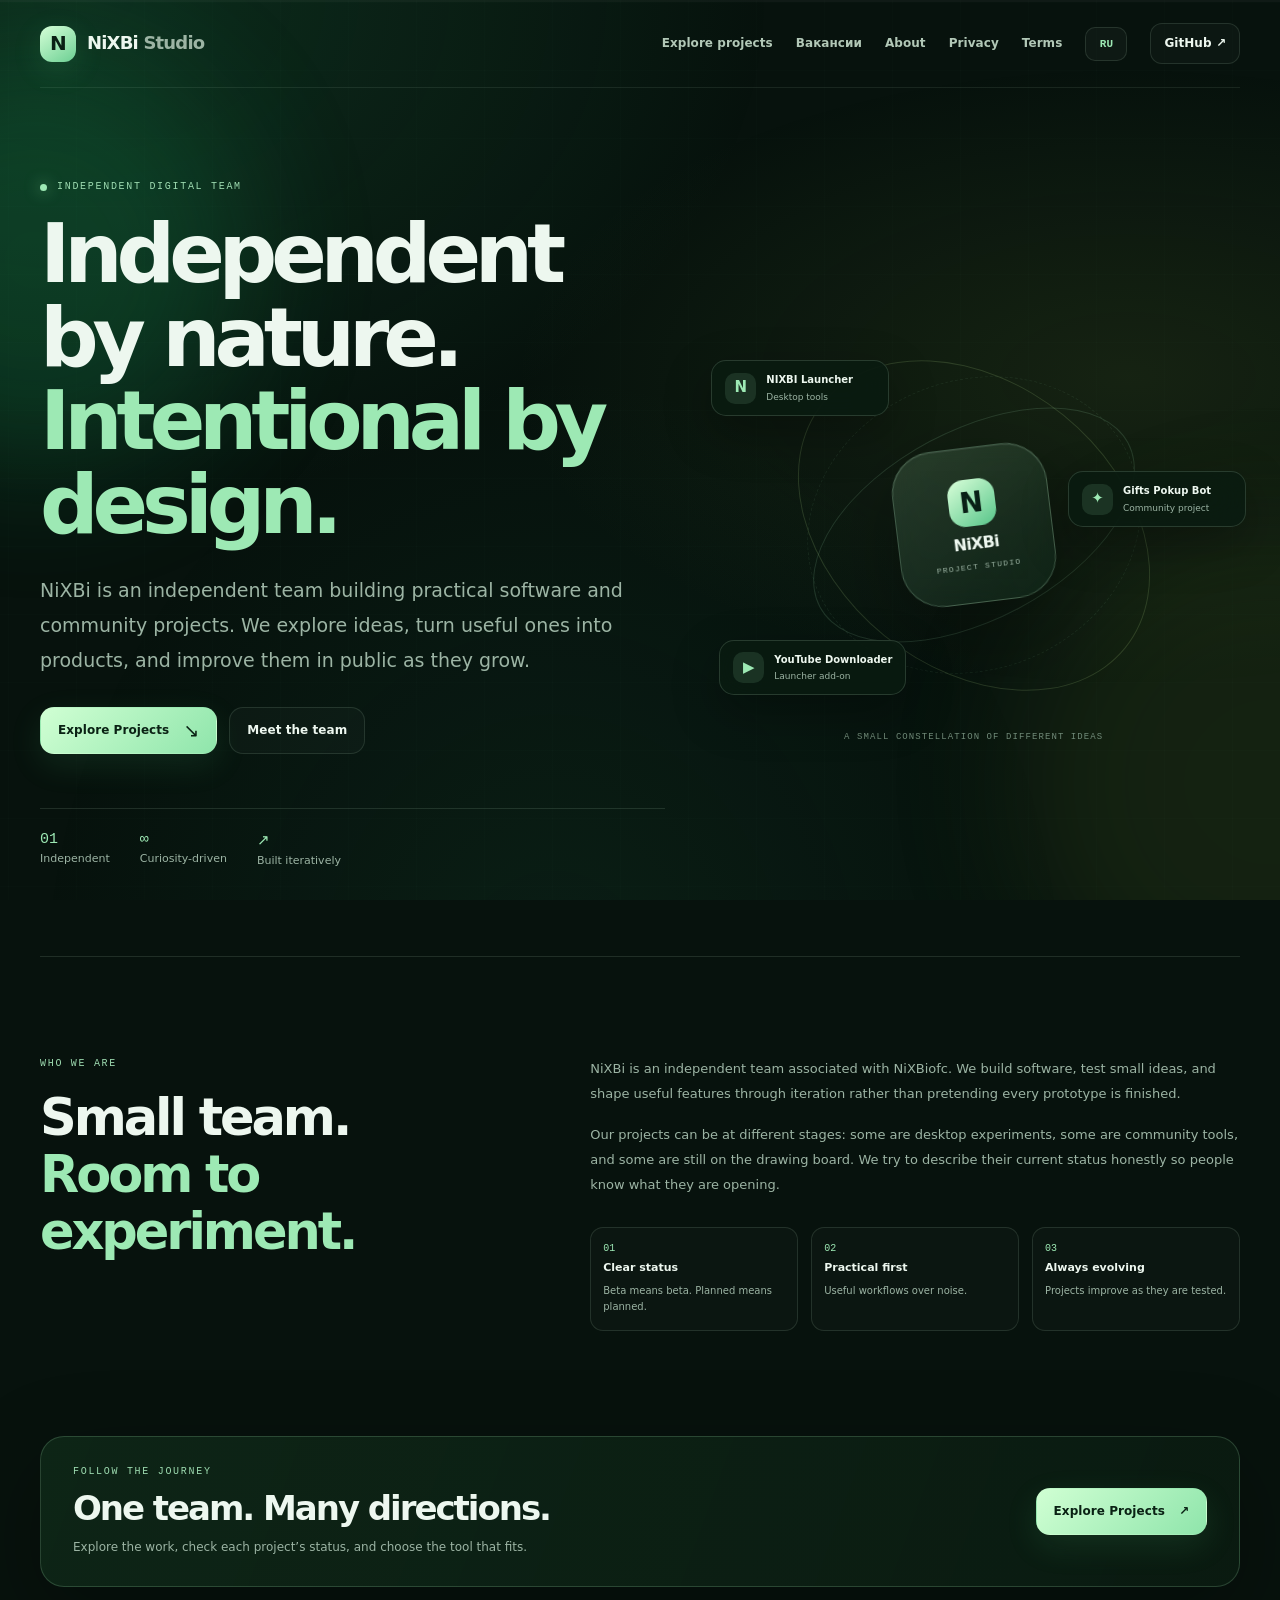
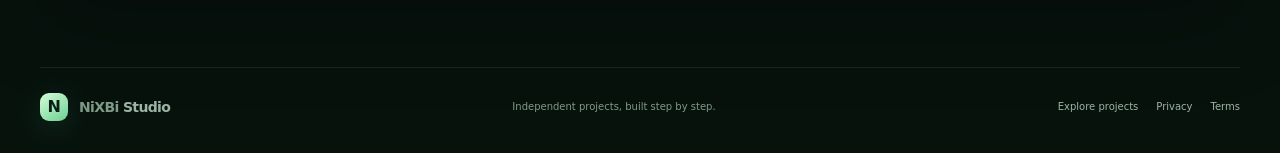
==== commit 1acb8b67: "Add Russian vacancies navigation" ====
--- a/index.html
+++ b/index.html
@@ -3,11 +3,11 @@
 <head>
   <meta charset="utf-8">
   <meta name="viewport" content="width=device-width, initial-scale=1">
-  <meta name="theme-color" content="#07120d">
-  <meta name="description" content="NiXBi is an independent team building desktop utilities, automation tools, and community projects.">
-  <title>NiXBi — Independent Project Team</title>
+  <meta name="theme-color" content="#050706"><link rel="icon" type="image/png" sizes="192x192" href="/favicon.png"><link rel="icon" type="image/svg+xml" href="/favicon.svg"><link rel="apple-touch-icon" href="/favicon.png">
+  <meta name="description" content="NiXBi is a small team with big ambitions, building software and community projects.">
+  <title>NiXBi official</title>
   <link rel="stylesheet" href="styles.css">
-</head>
+<meta property="og:site_name" content="NiXBi official"><meta property="og:title" content="NiXBi official"><meta property="og:description" content="NiXBi is a small team with big ambitions, building software and community projects."><meta name="twitter:title" content="NiXBi official"><meta name="twitter:description" content="NiXBi is a small team with big ambitions, building software and community projects."><script type="application/ld+json">{"@context":"https://schema.org","@type":"WebSite","name":"NiXBi official","alternateName":"NiXBi","url":"https://nixbiofc.github.io/"}</script></head>
 <body data-title-key="title_home">
   <div class="site-scene" aria-hidden="true">
     <div class="scene-gradient" data-parallax="0.035"></div>
@@ -20,7 +20,7 @@
   <header class="site-header wrap">
     <a class="brand" href="index.html" aria-label="NiXBi home"><span class="brand-mark">N</span><span>NiXBi <em>Studio</em></span></a>
     <nav aria-label="Main navigation">
-      <a href="index.html#projects" data-open-projects data-i18n="nav_projects">Explore projects</a>
+      <a href="index.html#projects" data-open-projects data-i18n="nav_projects">Explore projects</a><a href="vacancies.html">Вакансии</a>
       <a href="index.html#about" data-i18n="nav_about">About</a>
       <a href="privacy.html" data-i18n="nav_privacy">Privacy</a>
       <a href="terms.html" data-i18n="nav_terms">Terms</a>
@@ -61,10 +61,11 @@
         <div class="card-visual visual-launcher"><div class="mini-window"><span></span><span></span><span></span><div class="mini-radial">N</div><i class="mini-line line-one"></i><i class="mini-line line-two"></i></div></div>
         <div class="project-card-body"><div class="card-meta"><span class="category-tag" data-i18n="tag_desktop">DESKTOP APP</span><span class="status-pill status-progress" data-i18n="status_development">In development</span></div><h3>NIXBI Launcher</h3><p data-i18n="card_launcher">A customizable Windows hub for apps, scripts, quick actions, and extensions.</p><span class="card-link" data-i18n="view_product">View product <b>↗</b></span></div>
       </a>
-      <a class="project-card project-radial reveal" href="radial-menu.html">
-        <div class="card-visual visual-radial"><div class="radial-graphic"><i></i><i></i><i></i><i></i><i></i><b>N</b></div></div>
-        <div class="project-card-body"><div class="card-meta"><span class="category-tag" data-i18n="tag_addon">LAUNCHER ADD-ON</span><span class="status-pill status-progress" data-i18n="status_development">In development</span></div><h3>Radial Menu</h3><p data-i18n="card_radial">A circular shortcut interface that opens branches and actions around a central trigger.</p><span class="card-link" data-i18n="view_product">View add-on <b>↗</b></span></div>
+      <a class="project-card project-browser reveal" href="browser.html">
+        <div class="card-visual visual-launcher"><div class="mini-window"><span></span><span></span><span></span><div class="mini-radial">N</div><i class="mini-line line-one"></i><i class="mini-line line-two"></i></div></div>
+        <div class="project-card-body"><div class="card-meta"><span class="category-tag" data-i18n="tag_browser">WEB BROWSER</span><span class="status-pill status-progress" data-i18n="status_development">In development</span></div><h3>Nixbi Browser</h3><p data-i18n="card_browser">A Chromium-based browser project, currently in development.</p><span class="card-link" data-i18n="view_product">View product <b>↗</b></span></div>
       </a>
+      <a class="project-card project-menu reveal" href="nixbi-menu.html"><div class="card-visual visual-menu"><div class="menu-preview"><div class="menu-notch"><i></i><i></i><i></i></div><div class="menu-preview-panel"><span></span><span></span><span></span><b>N</b></div></div></div><div class="project-card-body"><div class="card-meta"><span class="category-tag" data-i18n="tag_launcher_addon">NIXBI LAUNCHER ADD-ON</span><span class="status-pill status-progress" data-i18n="status_development">In development</span></div><h3>NIXBI Menu</h3><p data-i18n="card_menu">An adaptive desktop workspace that expands from a compact interactive island into a panel with widgets, quick settings, apps, folders, and Packs.</p><span class="card-link" data-i18n="view_product">View product <b>↗</b></span></div></a>
       <a class="project-card project-gmail reveal" href="gmail-integration.html">
         <div class="card-visual visual-gmail"><div class="mail-stack"><span>INBOX <b>12</b></span><span>SOCIAL <b>4</b></span><span>UPDATES <b>7</b></span></div><div class="mail-glow"></div></div>
         <div class="project-card-body"><div class="card-meta"><span class="category-tag" data-i18n="tag_addon">LAUNCHER ADD-ON</span><span class="status-pill status-lab" data-i18n="status_oauth">OAuth integration</span></div><h3>Gmail Integration</h3><p data-i18n="card_gmail">Connect Google accounts and reach Gmail labels from the launcher. Permission-based and optional.</p><span class="card-link" data-i18n="view_product">View add-on <b>↗</b></span></div>
@@ -81,8 +82,9 @@
         <div class="card-visual visual-future"><div class="future-sun"></div><div class="future-lines"></div><span class="future-mark">+</span></div>
         <div class="project-card-body"><div class="card-meta"><span class="category-tag" data-i18n="tag_future">FUTURE WORK</span><span class="status-pill status-lab" data-i18n="status_planned">Planned</span></div><h3 data-i18n="future_title">More ideas, later.</h3><p data-i18n="future_copy">A place for future products when their purpose and direction become clear.</p><span class="card-link muted-card-link" data-i18n="coming_soon">Coming soon <b>↗</b></span></div>
       </article>
+      <a class="project-card project-cancelled reveal" href="launcher.html#addons"><div class="card-visual visual-cancelled"><div class="cancelled-mark">×</div></div><div class="project-card-body"><div class="card-meta"><span class="category-tag" data-i18n="tag_launcher_addon">NIXBI LAUNCHER ADD-ON</span><span class="status-pill status-cancelled" data-i18n="status_cancelled">Cancelled</span></div><h3>Radial Menu</h3><p>A circular shortcut interface that opens branches and actions around a central trigger.</p><span class="card-link muted-card-link">Project cancelled</span></div></a>
     </div>
-    <p class="explorer-note"><span class="note-icon">↳</span><span data-i18n="addon_note">Radial Menu, Gmail Integration, and YouTube Downloader are add-ons for NIXBI Launcher, not separate desktop apps.</span></p>
+    <p class="explorer-note"><span class="note-icon">↳</span><span data-i18n="addon_note">Gmail Integration and YouTube Downloader are optional add-ons for NIXBI Launcher.</span></p>
   </section>
 
   <section id="about" class="team-section">
--- a/styles.css
+++ b/styles.css
@@ -22,3 +22,67 @@
 @media(max-width:1000px){.home-hero{grid-template-columns:1fr;gap:5px;padding-top:72px}.hero-copy-column{max-width:780px}.hero-visual{min-height:365px;margin-top:10px}.project-grid{grid-template-columns:repeat(2,minmax(0,1fr))}.product-hero{grid-template-columns:1fr;gap:35px;padding-top:38px}.product-showcase{max-width:630px;width:100%;margin-inline:auto}.team-section{gap:36px}.addon-grid{grid-template-columns:repeat(2,minmax(0,1fr))}.addon-card:last-child{grid-column:span 2}.addon-card:last-child .addon-art{height:130px}}
 @media(max-width:700px){.wrap{width:min(100% - 30px,560px)}.site-header{min-height:75px;flex-wrap:wrap;padding:13px 0;gap:13px}.brand{font-size:16px}.brand-mark{width:32px;height:32px}.site-header nav{width:100%;justify-content:space-between;gap:10px;flex-wrap:wrap;font-size:10px}.nav-github{padding:7px 8px}.home-hero{padding:55px 0 62px;min-height:auto}.home-hero h1,.product-hero h1{font-size:clamp(42px,11vw,65px)}.hero-copy{font-size:15px;margin-top:20px}.hero-metrics{gap:19px;margin-top:37px}.hero-visual{min-height:315px;transform:scale(.88);margin:-3px -22px -10px}.orbit-chip{min-width:153px;padding:8px}.orbit-chip b{font-size:9px}.orbit-chip small{font-size:8px}.chip-launcher{left:2px;top:22px}.chip-bot{right:0;top:131px}.chip-media{left:0;bottom:16px}.visual-caption{font-size:8px;white-space:nowrap}.section-heading{display:block}.section-heading>p{margin-top:12px}.project-grid,.feature-grid,.steps-grid,.addon-grid{grid-template-columns:1fr}.project-card{max-width:520px;width:100%;margin-inline:auto}.card-visual{height:160px}.team-section{grid-template-columns:1fr;gap:25px;padding:68px 0}.team-values{grid-template-columns:1fr;gap:8px}.team-values>div{display:grid;grid-template-columns:32px 1fr;align-items:center}.team-values small{grid-column:2}.closing-banner{align-items:flex-start;flex-direction:column;padding:24px;margin-bottom:55px}.closing-banner .button{width:100%}.project-explorer{padding:33px 0 55px}.product-hero{padding:36px 0 55px}.product-lead{font-size:15px;margin-top:20px}.product-showcase{min-height:300px}.showcase-layout{padding:13px;gap:10px}.showcase-shortcuts small{white-space:normal}.addon-card:last-child{grid-column:auto}.addon-card:last-child .addon-art{height:145px}.detail-section{padding:38px 0 52px}.feature-card,.detail-card{padding:20px}.callout-panel{grid-template-columns:34px 1fr;padding:19px;gap:12px}.quote-panel{padding:27px 24px}.demo-card-one{left:5px;top:60px}.demo-card-two{right:5px;bottom:53px}.node-two{right:28px}.node-four{left:28px}.yt-landscape{height:145px}.site-footer{flex-wrap:wrap;gap:14px;padding:23px 0}.site-footer>span{order:3;width:100%}.footer-links{margin-left:auto}.legal-page{padding-bottom:55px}.legal-page .eyebrow{margin-top:30px}}
 @media(prefers-reduced-motion:reduce){*,*::before,*::after{scroll-behavior:auto!important;animation-duration:.01ms!important;animation-iteration-count:1!important;transition-duration:.01ms!important}.scene-orb,.scene-grid,.scene-gradient{transform:none!important}.motion-ready .reveal{opacity:1!important;transform:none!important}}
+
+
+/* Launcher screenshot carousel — dynamic manifest-driven gallery, isolated to launcher.html. */
+.launcher-gallery-section{padding-top:34px}
+.launcher-gallery-heading{align-items:end;margin-bottom:25px}
+.launcher-gallery-heading h2{max-width:780px}
+.launcher-gallery{position:relative;max-width:1060px;margin:0 auto}
+.launcher-gallery-section[hidden],.launcher-gallery[hidden]{display:none!important}
+.launcher-gallery-viewport{overflow:hidden;border:1px solid rgba(156,224,174,.19);border-radius:22px;background:rgba(4,18,11,.65);box-shadow:0 22px 70px rgba(0,0,0,.24),0 0 50px rgba(92,207,131,.055)}
+.launcher-gallery-track{display:flex;width:100%;transform:translate3d(0,0,0);transition:transform .62s cubic-bezier(.22,.75,.25,1);will-change:transform}
+.launcher-gallery-slide{flex:0 0 100%;min-width:0;margin:0;padding:14px}
+.gallery-media{position:relative;display:grid;place-items:center;aspect-ratio:16/9;max-height:590px;overflow:hidden;border-radius:13px;background:radial-gradient(ellipse at 70% 20%,rgba(75,153,99,.21),transparent 45%),linear-gradient(145deg,#0d2618,#06100b 58%,#102e1b);border:1px solid rgba(175,232,187,.105)}
+.gallery-media img{position:absolute;inset:0;width:100%;height:100%;display:block;object-fit:contain;opacity:1;transition:opacity .35s ease}
+.gallery-caption{padding:13px 4px 2px;color:var(--muted);font-size:12px;letter-spacing:.02em}
+.launcher-gallery-controls{display:flex;align-items:center;justify-content:center;gap:26px;padding:20px 0 7px}
+.launcher-gallery-controls[hidden]{display:none!important}
+.gallery-arrow{display:grid;place-items:center;width:43px;height:43px;border:1px solid rgba(155,233,175,.2);border-radius:50%;background:rgba(9,31,17,.78);color:var(--green);font-size:22px;line-height:1;cursor:pointer;transition:transform .2s ease,background .2s ease,border-color .2s ease}
+.gallery-arrow:hover{transform:scale(1.06);background:rgba(82,177,111,.17);border-color:rgba(155,233,175,.55)}
+.gallery-arrow:focus-visible,.gallery-dot:focus-visible{outline:2px solid var(--green);outline-offset:4px}
+.gallery-dots{display:flex;align-items:center;justify-content:center;gap:10px;flex-wrap:wrap}
+.gallery-dot{width:9px;height:9px;padding:0;border:0;border-radius:50%;background:rgba(173,205,180,.28);cursor:pointer;transition:width .24s ease,background .24s ease,box-shadow .24s ease,transform .24s ease}
+.gallery-dot:hover{transform:scale(1.15);background:rgba(173,205,180,.65)}
+.gallery-dot.is-active{width:25px;border-radius:9px;background:var(--green);box-shadow:0 0 17px rgba(117,226,151,.36)}
+@media(max-width:700px){.launcher-gallery-section{padding-top:24px}.launcher-gallery-slide{padding:8px}.launcher-gallery-viewport{border-radius:15px}.gallery-media{border-radius:9px;aspect-ratio:4/3}.launcher-gallery-controls{gap:18px;padding-top:14px}.gallery-arrow{width:38px;height:38px}.gallery-caption{padding-top:11px;font-size:11px}}
+@media(prefers-reduced-motion:reduce){.launcher-gallery-track,.gallery-media img,.gallery-arrow,.gallery-dot{transition:none!important}}
+
+/* NIXBI Menu project artwork */
+.visual-menu,.art-menu{background:radial-gradient(ellipse at 50% 45%,rgba(69,157,96,.22),transparent 68%),linear-gradient(145deg,#10291a,#07140d)}
+.menu-preview{position:relative;width:82%;height:150px;margin:auto;display:flex;align-items:center;justify-content:center}
+.menu-notch{position:absolute;top:10px;left:50%;transform:translateX(-50%);width:112px;height:25px;border:1px solid rgba(180,238,194,.28);border-radius:0 0 13px 13px;background:#07130c;display:flex;align-items:center;justify-content:center;gap:7px}
+.menu-notch i{width:4px;height:4px;border-radius:50%;background:#83c998}
+.menu-preview-panel{position:relative;width:76%;height:105px;margin-top:35px;border:1px solid rgba(180,238,194,.2);border-radius:14px;background:rgba(8,25,15,.88);box-shadow:0 16px 35px rgba(0,0,0,.28);display:flex;align-items:center;justify-content:center;gap:10px}
+.menu-preview-panel span{width:34px;height:34px;border:1px solid rgba(164,229,177,.25);border-radius:10px;background:rgba(53,112,69,.25)}
+.menu-preview-panel b{position:absolute;top:9px;left:12px;color:var(--mint);font-size:11px}
+.status-cancelled{color:#d0b7b7;background:rgba(130,72,72,.15);border-color:rgba(191,127,127,.22)}
+.visual-cancelled{display:grid;place-items:center;background:linear-gradient(145deg,#211719,#100d0e)}
+.cancelled-mark{width:76px;height:76px;border:1px solid rgba(205,150,150,.35);border-radius:22px;display:grid;place-items:center;color:#c48b8b;font-size:54px;font-weight:300}
+.project-cancelled{opacity:.72;filter:saturate(.65)}.project-cancelled:hover{opacity:1}
+
+
+/* Vacancies page */
+.vacancies-page{padding:76px 0 104px;max-width:980px}
+.vacancies-hero{padding:clamp(28px,5vw,54px);border:1px solid var(--line);border-radius:30px;background:linear-gradient(145deg,rgba(18,43,29,.88),rgba(9,24,16,.82));box-shadow:var(--shadow);overflow:hidden;position:relative}
+.vacancies-hero:after{content:"";position:absolute;width:360px;height:360px;right:-130px;top:-190px;border-radius:50%;background:rgba(91,219,136,.13);filter:blur(35px);pointer-events:none}
+.vacancies-kicker{display:flex;align-items:center;gap:10px;margin:0 0 18px;color:#9ddbb0;font:500 10px/1.4 var(--mono);letter-spacing:.17em;text-transform:uppercase}
+.vacancies-hero h1{position:relative;z-index:1;margin:0;font-size:clamp(43px,7vw,76px);line-height:1.02;letter-spacing:-.075em;font-weight:800}
+.vacancies-hero h1 span{color:var(--green)}
+.vacancies-lead{position:relative;z-index:1;max-width:720px;margin:22px 0 0;color:var(--muted);font-size:17px;line-height:1.85}
+.vacancies-section{margin-top:28px;padding:clamp(23px,4vw,38px);border:1px solid var(--line);border-radius:24px;background:rgba(15,31,22,.66)}
+.vacancies-section h2{margin:0 0 12px;font-size:clamp(23px,3vw,31px);letter-spacing:-.045em}
+.vacancies-section>p{margin:0;color:var(--muted);line-height:1.85}
+.vacancy-role{display:grid;grid-template-columns:42px 1fr;gap:15px;padding:21px 0;border-top:1px solid var(--line)}
+.vacancy-role:first-of-type{margin-top:18px}
+.vacancy-number{display:grid;place-items:center;width:38px;height:38px;border:1px solid var(--line-strong);border-radius:12px;color:var(--green);font:12px var(--mono)}
+.vacancy-role h3{margin:0 0 6px;font-size:17px}
+.vacancy-role p{margin:0;color:var(--muted);line-height:1.75}
+.vacancy-note{margin-top:22px!important;padding:15px 17px;border-left:2px solid var(--green);border-radius:0 12px 12px 0;background:rgba(157,233,180,.055);font-size:13px}
+.vacancy-contact{display:flex;align-items:center;justify-content:space-between;gap:24px;flex-wrap:wrap;margin-top:28px;padding:24px 26px;border:1px solid var(--line-strong);border-radius:22px;background:linear-gradient(120deg,rgba(34,92,55,.32),rgba(14,33,24,.72))}
+.vacancy-contact-copy{min-width:220px;flex:1}
+.vacancy-contact-copy h2{margin:0 0 6px;font-size:22px}
+.vacancy-contact-copy p{margin:0;color:var(--muted);line-height:1.7}
+.vacancy-telegram{white-space:nowrap}
+.vacancy-handle{display:block;margin-top:8px;color:var(--green);font:13px var(--mono)}
+@media(max-width:700px){.vacancies-page{padding:45px 0 72px}.vacancies-hero{border-radius:23px}.vacancies-lead{font-size:15px}.vacancies-section{border-radius:20px}.vacancy-contact{align-items:flex-start}.vacancy-telegram{width:100%}}
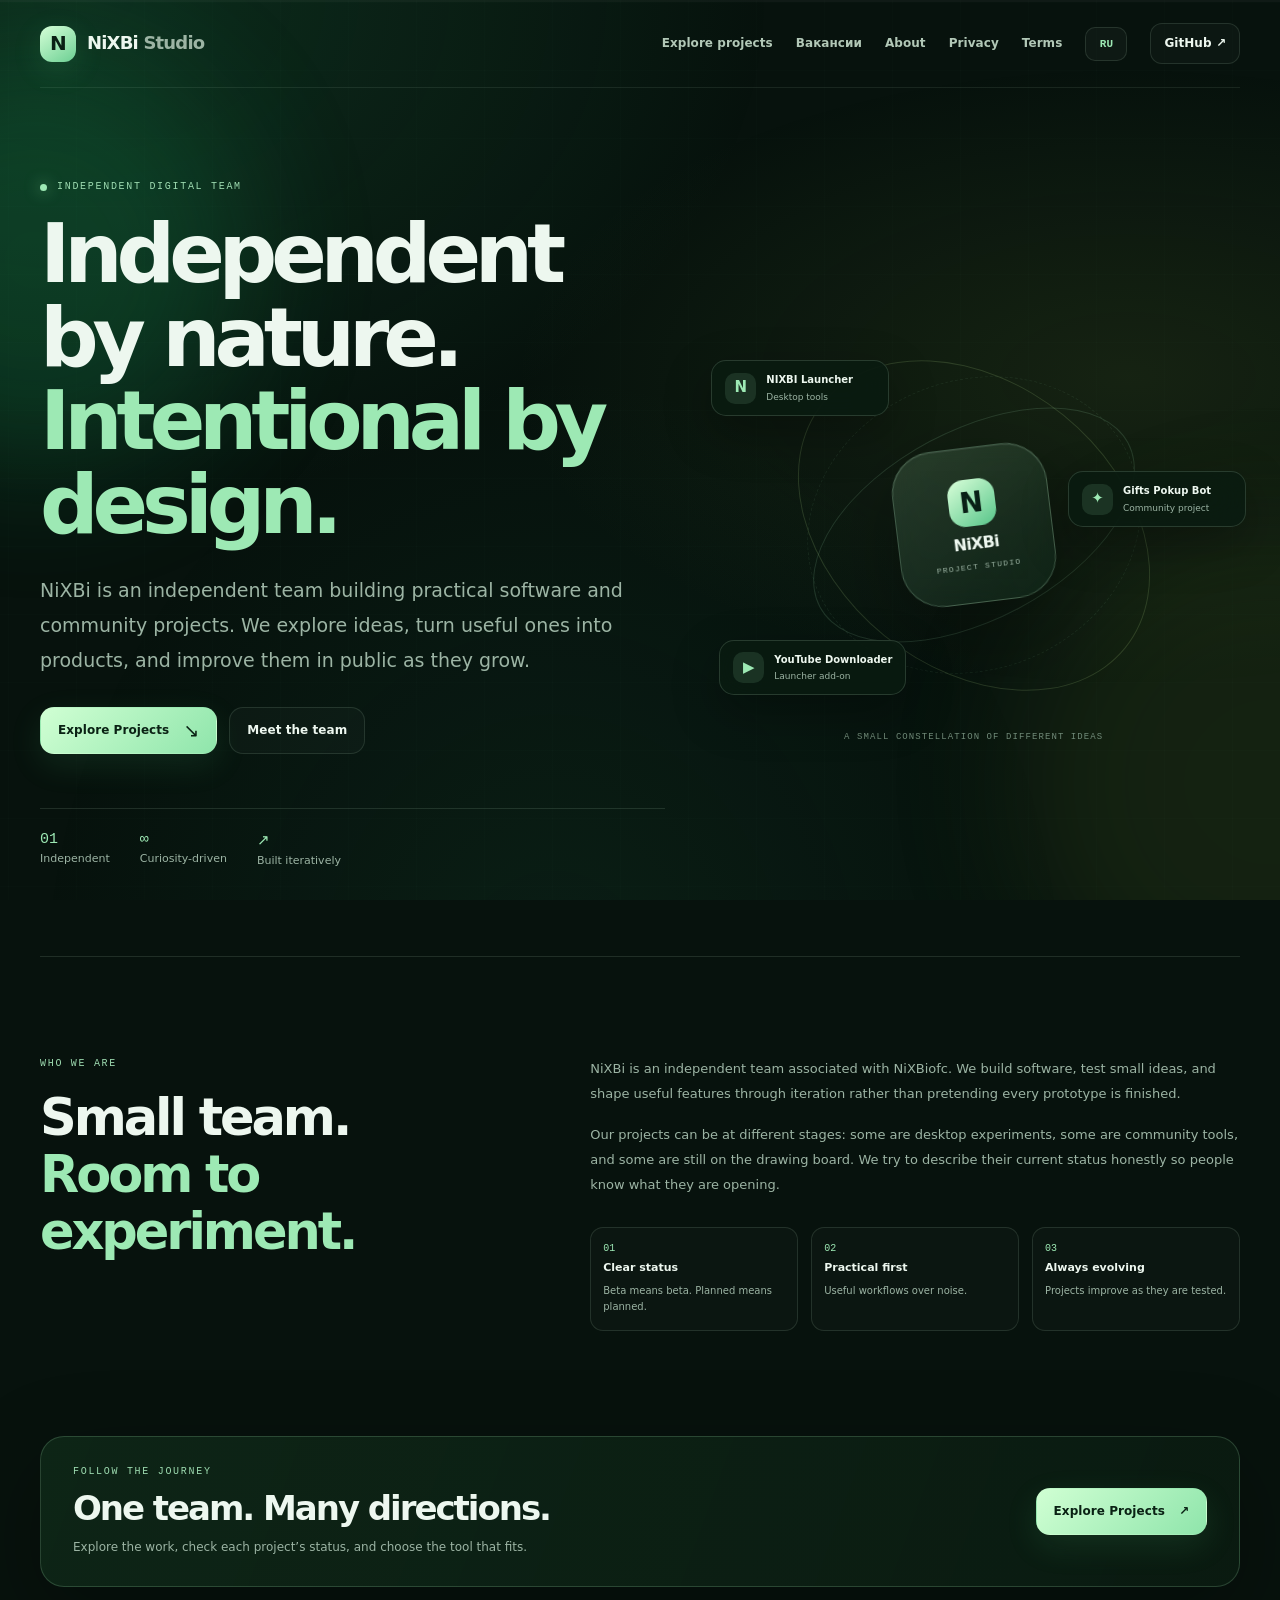
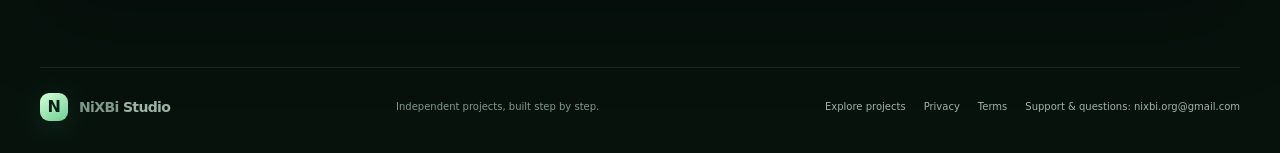
==== commit 15a67424: "Add support email and localization updates (index.html)" ====
--- a/index.html
+++ b/index.html
@@ -96,7 +96,7 @@
 <footer class="site-footer wrap">
   <a class="brand footer-brand" href="index.html"><span class="brand-mark">N</span><span>NiXBi <em>Studio</em></span></a>
   <span data-i18n="footer_line">Independent projects, built step by step.</span>
-  <div class="footer-links"><a href="index.html#projects" data-open-projects data-i18n="nav_projects">Explore projects</a><a href="privacy.html" data-i18n="nav_privacy">Privacy</a><a href="terms.html" data-i18n="nav_terms">Terms</a></div>
+  <div class="footer-links"><a href="index.html#projects" data-open-projects data-i18n="nav_projects">Explore projects</a><a href="privacy.html" data-i18n="nav_privacy">Privacy</a><a href="terms.html" data-i18n="nav_terms">Terms</a><a href="mailto:nixbi.org@gmail.com" data-i18n="footer_support">Support &amp; questions: nixbi.org@gmail.com</a></div>
 </footer>
 <script src="site.js" defer></script>
 </body></html>
--- a/styles.css
+++ b/styles.css
@@ -86,3 +86,16 @@
 .vacancy-telegram{white-space:nowrap}
 .vacancy-handle{display:block;margin-top:8px;color:var(--green);font:13px var(--mono)}
 @media(max-width:700px){.vacancies-page{padding:45px 0 72px}.vacancies-hero{border-radius:23px}.vacancies-lead{font-size:15px}.vacancies-section{border-radius:20px}.vacancy-contact{align-items:flex-start}.vacancy-telegram{width:100%}}
+
+
+/* Isolate the vacancies page from the fixed decorative scene.
+   Each content section gets its own explicit stacking level on mobile browsers. */
+.vacancies-page{position:relative;z-index:2;isolation:isolate;display:flow-root}
+.vacancies-page>section{position:relative;z-index:1;display:flow-root}
+.vacancies-hero,.vacancies-section,.vacancy-contact{transform:none;backface-visibility:visible}
+@media(max-width:700px){
+  .vacancies-page{padding:45px 0 72px}
+  .vacancies-page>section{float:none;clear:both}
+  .vacancies-section{margin-top:28px}
+  .vacancy-contact{margin-top:28px}
+}
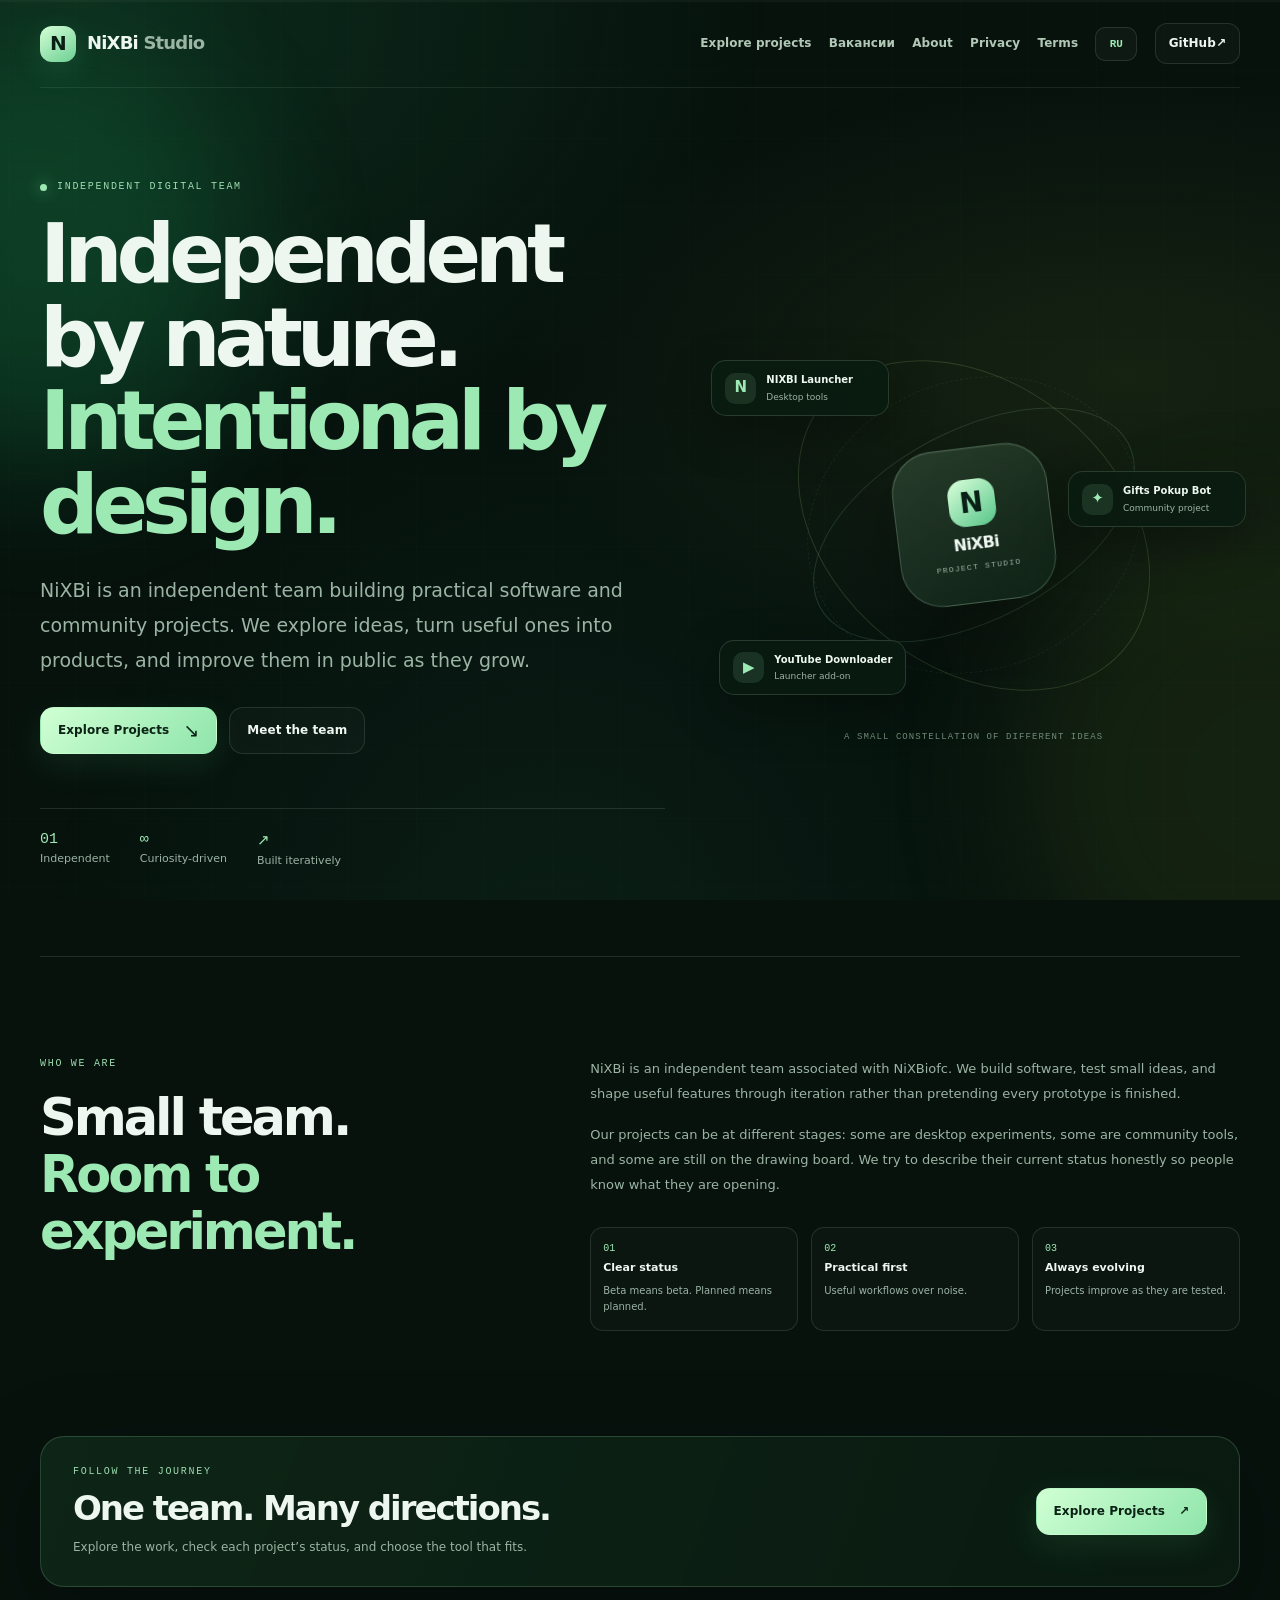
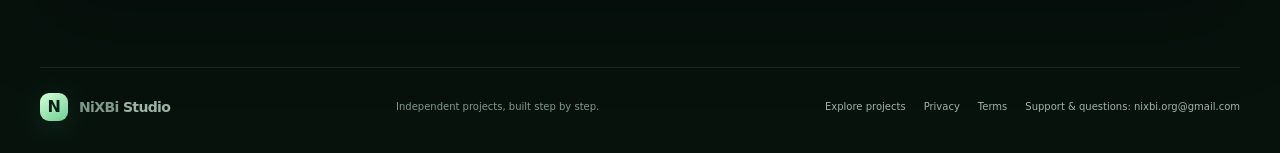
==== commit 70267f9d: "Set NIXBI Launcher website status to v2.0" ====
--- a/index.html
+++ b/index.html
@@ -59,7 +59,7 @@
     <div class="project-grid">
       <a class="project-card project-launcher reveal" href="launcher.html">
         <div class="card-visual visual-launcher"><div class="mini-window"><span></span><span></span><span></span><div class="mini-radial">N</div><i class="mini-line line-one"></i><i class="mini-line line-two"></i></div></div>
-        <div class="project-card-body"><div class="card-meta"><span class="category-tag" data-i18n="tag_desktop">DESKTOP APP</span><span class="status-pill status-progress" data-i18n="status_development">In development</span></div><h3>NIXBI Launcher</h3><p data-i18n="card_launcher">A customizable Windows hub for apps, scripts, quick actions, and extensions.</p><span class="card-link" data-i18n="view_product">View product <b>↗</b></span></div>
+        <div class="project-card-body"><div class="card-meta"><span class="category-tag" data-i18n="tag_desktop">DESKTOP APP</span><span class="status-pill">v2.0</span></div><h3>NIXBI Launcher</h3><p data-i18n="card_launcher">A customizable Windows hub for apps, scripts, quick actions, and extensions.</p><span class="card-link" data-i18n="view_product">View product <b>↗</b></span></div>
       </a>
       <a class="project-card project-browser reveal" href="browser.html">
         <div class="card-visual visual-launcher"><div class="mini-window"><span></span><span></span><span></span><div class="mini-radial">N</div><i class="mini-line line-one"></i><i class="mini-line line-two"></i></div></div>
--- a/styles.css
+++ b/styles.css
@@ -20,6 +20,23 @@
 .legal-page{max-width:920px;padding:27px 0 90px}.legal-page .eyebrow{margin-top:37px}.legal-title{font-size:clamp(42px,6vw,68px);margin-bottom:15px}.legal-updated{color:#829c8b;font:500 9px var(--mono);letter-spacing:.03em;margin:0 0 42px}.legal-section{padding:23px 0;border-top:1px solid var(--line)}.legal-section h2{margin:0 0 10px;font-size:18px;letter-spacing:-.035em}.legal-section p{margin:0 0 14px;color:var(--muted);font-size:12px;line-height:2}.legal-section p:last-child{margin-bottom:0}.legal-section code{color:#c7f3c9;background:rgba(160,230,174,.08);padding:2px 5px;border-radius:5px;font:500 10px var(--mono)}.site-footer{display:flex;align-items:center;justify-content:space-between;gap:25px;padding:25px 0 32px;border-top:1px solid rgba(208,242,216,.09);color:#7e9a87;font-size:10px}.footer-brand{font-size:14px}.footer-brand .brand-mark{width:28px;height:28px;border-radius:9px;font-size:16px}.footer-links{display:flex;gap:18px}.footer-links a{color:var(--muted);transition:color .2s}.footer-links a:hover{color:var(--green)}
 .motion-ready .reveal{opacity:0;transform:translateY(15px);transition:opacity .55s ease,transform .55s cubic-bezier(.2,.75,.25,1)}.motion-ready .reveal.is-visible{opacity:1;transform:translateY(0)}.motion-ready .reveal:nth-child(3n + 2){transition-delay:.06s}.motion-ready .reveal:nth-child(3n){transition-delay:.12s}
 @media(max-width:1000px){.home-hero{grid-template-columns:1fr;gap:5px;padding-top:72px}.hero-copy-column{max-width:780px}.hero-visual{min-height:365px;margin-top:10px}.project-grid{grid-template-columns:repeat(2,minmax(0,1fr))}.product-hero{grid-template-columns:1fr;gap:35px;padding-top:38px}.product-showcase{max-width:630px;width:100%;margin-inline:auto}.team-section{gap:36px}.addon-grid{grid-template-columns:repeat(2,minmax(0,1fr))}.addon-card:last-child{grid-column:span 2}.addon-card:last-child .addon-art{height:130px}}
+/* Keep header controls in fixed positions when the selected language changes. */
+.site-header{align-items:center}
+.site-header nav{display:flex;align-items:center;justify-content:flex-end;flex-wrap:nowrap;gap:clamp(10px,1.35vw,23px);white-space:nowrap}
+.site-header nav>a,.site-header nav>.language-toggle{flex:0 0 auto}
+.site-header nav>a{display:inline-flex;align-items:center;min-height:34px}
+.site-header nav>.language-toggle{flex:0 0 42px}
+@media(max-width:900px){
+  .site-header{align-items:flex-start;flex-wrap:wrap;gap:14px}
+  .site-header nav{width:100%;justify-content:space-between;gap:8px;flex-wrap:nowrap}
+  .site-header nav>a,.site-header nav>.language-toggle{min-width:0}
+}
+@media(max-width:520px){
+  .site-header nav{justify-content:flex-start;gap:clamp(8px,2.3vw,13px);overflow-x:auto;overflow-y:hidden;scrollbar-width:none;padding:2px 0 6px}
+  .site-header nav::-webkit-scrollbar{display:none}
+  .site-header nav>a,.site-header nav>.language-toggle{flex:0 0 auto}
+  .site-header nav>a{font-size:10px}
+}
 @media(max-width:700px){.wrap{width:min(100% - 30px,560px)}.site-header{min-height:75px;flex-wrap:wrap;padding:13px 0;gap:13px}.brand{font-size:16px}.brand-mark{width:32px;height:32px}.site-header nav{width:100%;justify-content:space-between;gap:10px;flex-wrap:wrap;font-size:10px}.nav-github{padding:7px 8px}.home-hero{padding:55px 0 62px;min-height:auto}.home-hero h1,.product-hero h1{font-size:clamp(42px,11vw,65px)}.hero-copy{font-size:15px;margin-top:20px}.hero-metrics{gap:19px;margin-top:37px}.hero-visual{min-height:315px;transform:scale(.88);margin:-3px -22px -10px}.orbit-chip{min-width:153px;padding:8px}.orbit-chip b{font-size:9px}.orbit-chip small{font-size:8px}.chip-launcher{left:2px;top:22px}.chip-bot{right:0;top:131px}.chip-media{left:0;bottom:16px}.visual-caption{font-size:8px;white-space:nowrap}.section-heading{display:block}.section-heading>p{margin-top:12px}.project-grid,.feature-grid,.steps-grid,.addon-grid{grid-template-columns:1fr}.project-card{max-width:520px;width:100%;margin-inline:auto}.card-visual{height:160px}.team-section{grid-template-columns:1fr;gap:25px;padding:68px 0}.team-values{grid-template-columns:1fr;gap:8px}.team-values>div{display:grid;grid-template-columns:32px 1fr;align-items:center}.team-values small{grid-column:2}.closing-banner{align-items:flex-start;flex-direction:column;padding:24px;margin-bottom:55px}.closing-banner .button{width:100%}.project-explorer{padding:33px 0 55px}.product-hero{padding:36px 0 55px}.product-lead{font-size:15px;margin-top:20px}.product-showcase{min-height:300px}.showcase-layout{padding:13px;gap:10px}.showcase-shortcuts small{white-space:normal}.addon-card:last-child{grid-column:auto}.addon-card:last-child .addon-art{height:145px}.detail-section{padding:38px 0 52px}.feature-card,.detail-card{padding:20px}.callout-panel{grid-template-columns:34px 1fr;padding:19px;gap:12px}.quote-panel{padding:27px 24px}.demo-card-one{left:5px;top:60px}.demo-card-two{right:5px;bottom:53px}.node-two{right:28px}.node-four{left:28px}.yt-landscape{height:145px}.site-footer{flex-wrap:wrap;gap:14px;padding:23px 0}.site-footer>span{order:3;width:100%}.footer-links{margin-left:auto}.legal-page{padding-bottom:55px}.legal-page .eyebrow{margin-top:30px}}
 @media(prefers-reduced-motion:reduce){*,*::before,*::after{scroll-behavior:auto!important;animation-duration:.01ms!important;animation-iteration-count:1!important;transition-duration:.01ms!important}.scene-orb,.scene-grid,.scene-gradient{transform:none!important}.motion-ready .reveal{opacity:1!important;transform:none!important}}
 
